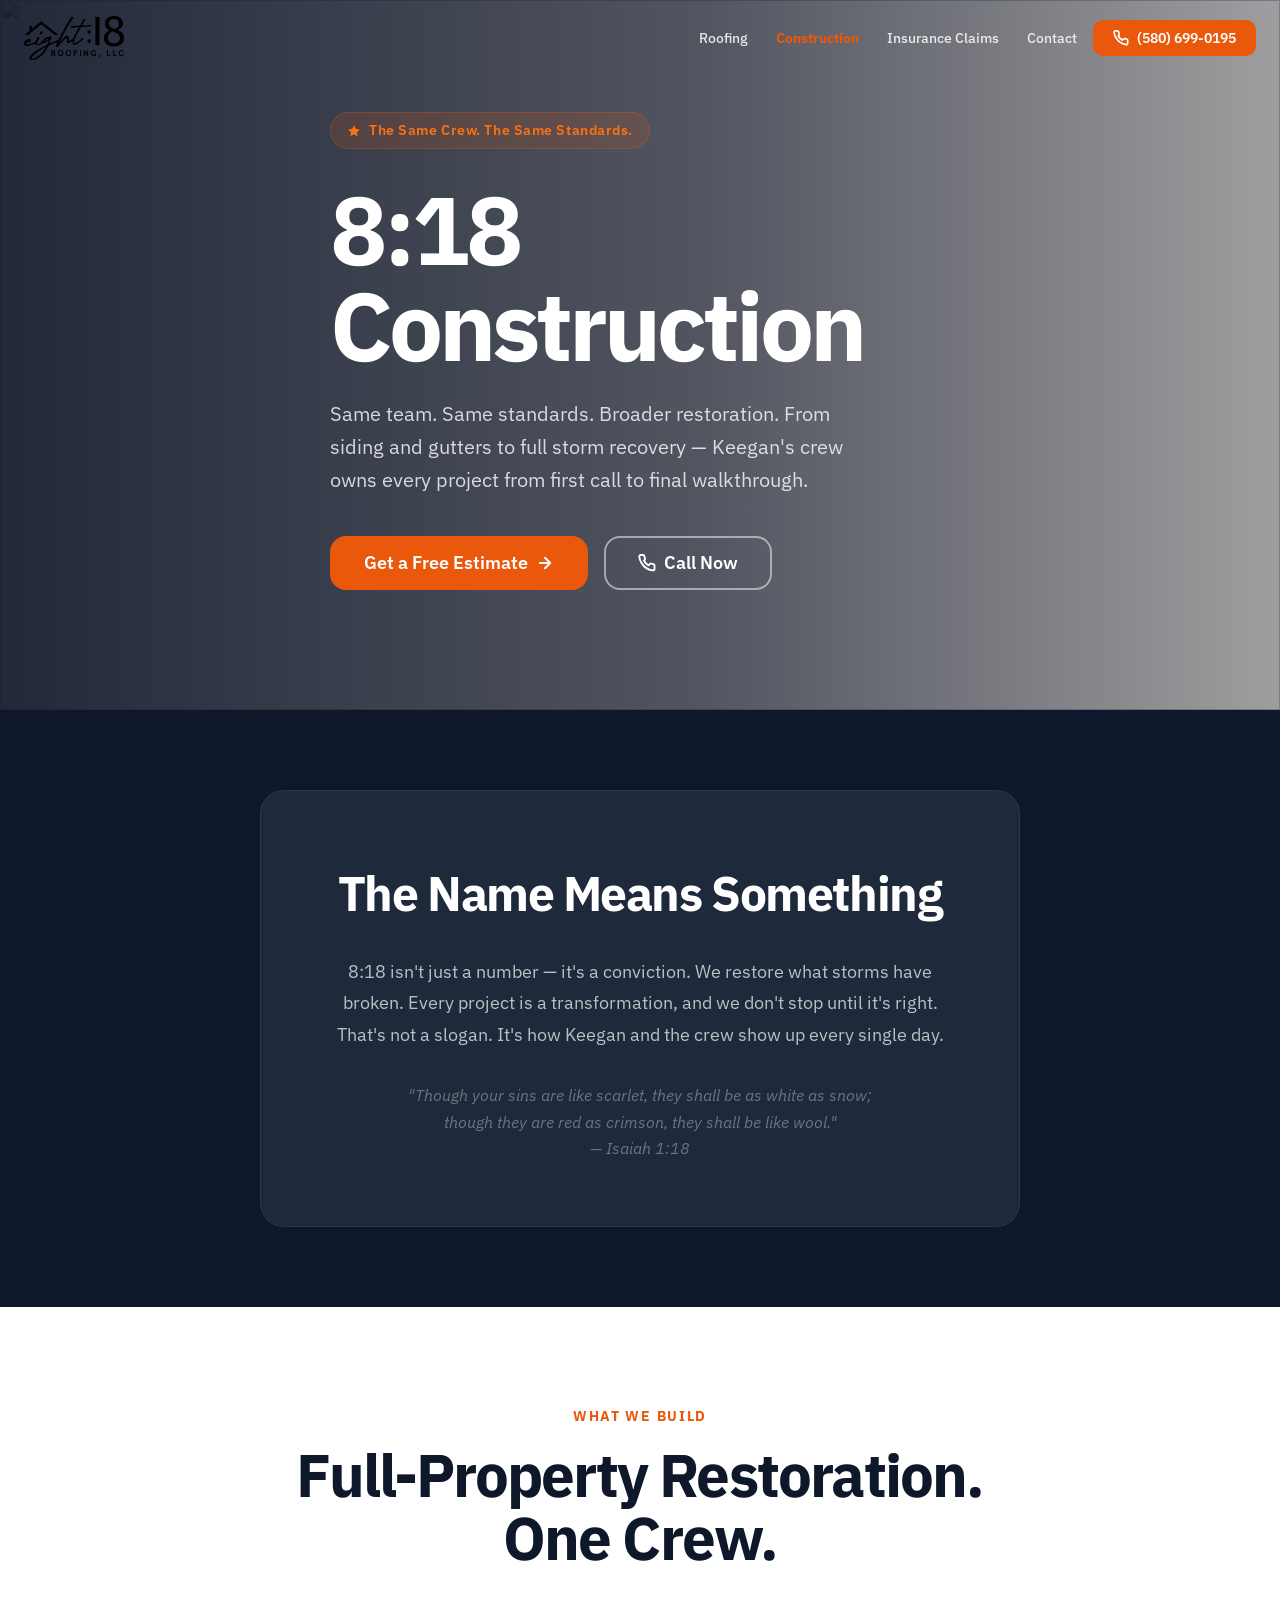
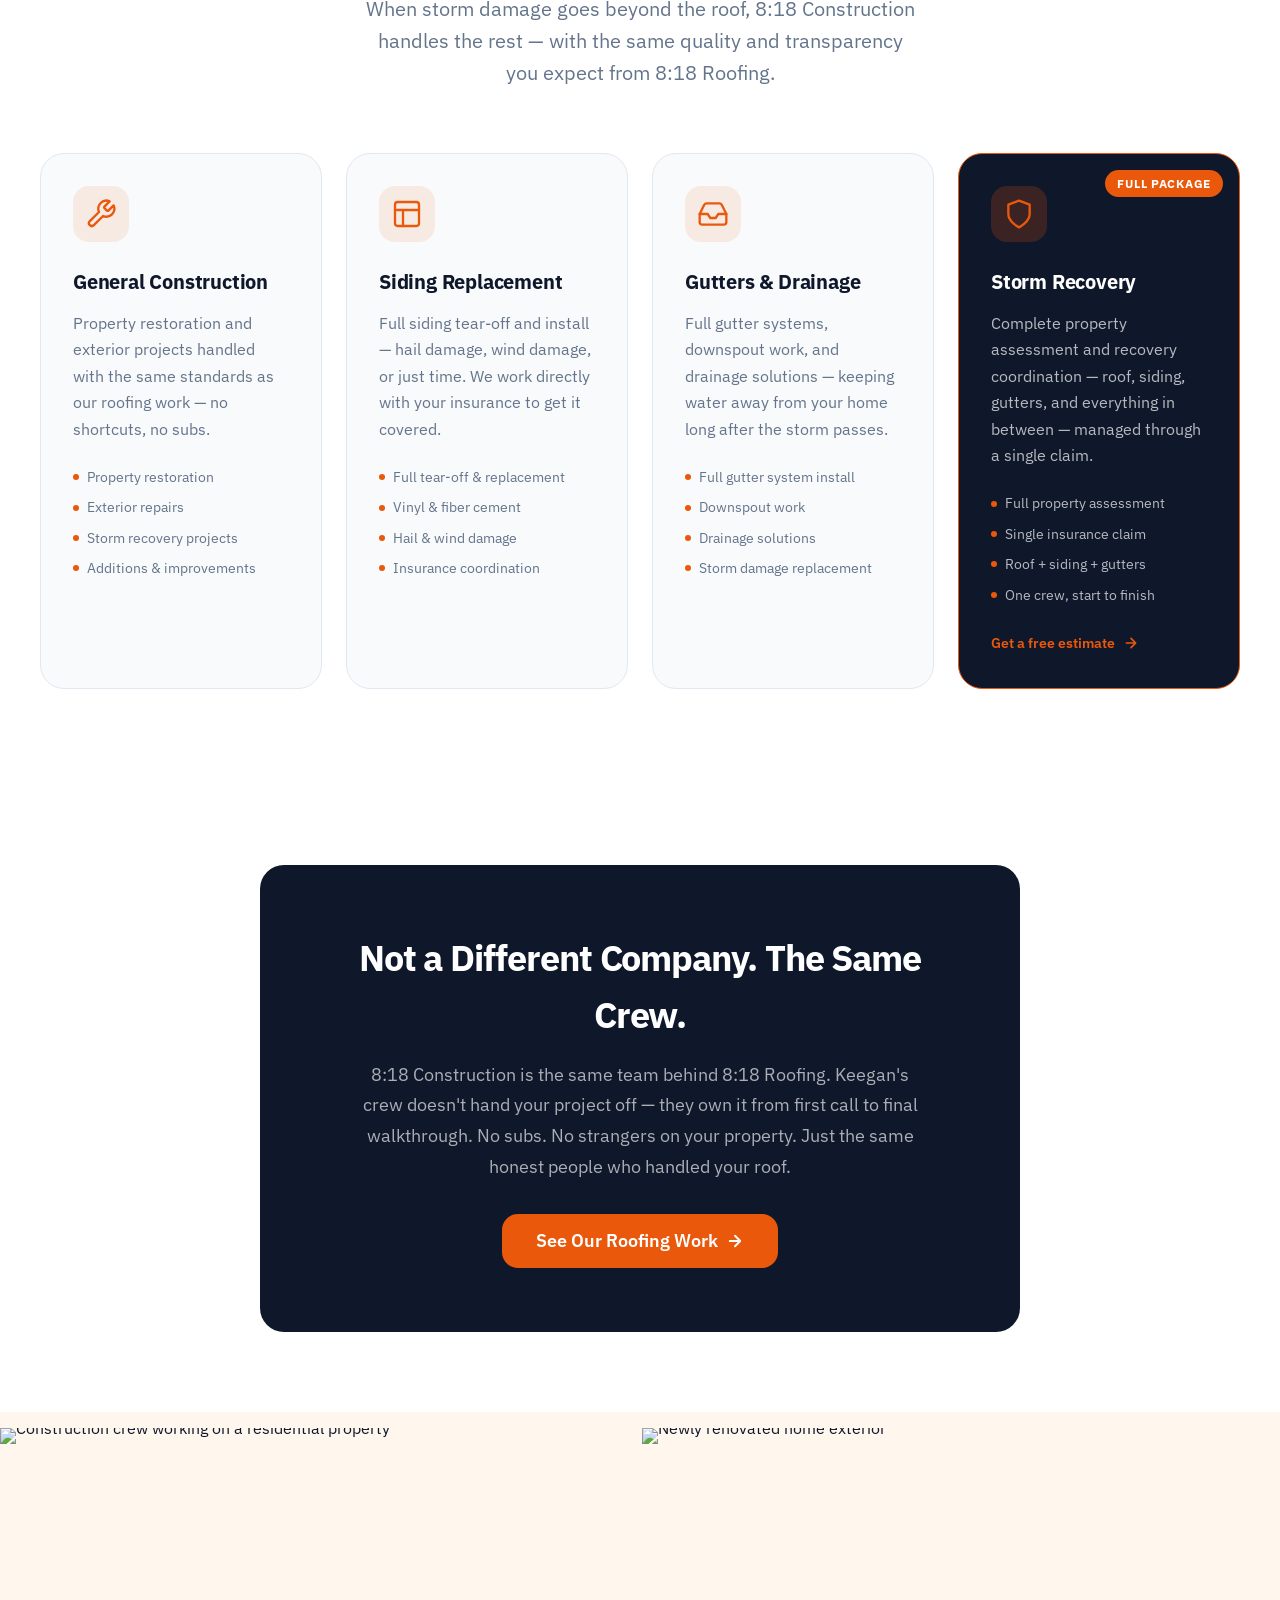
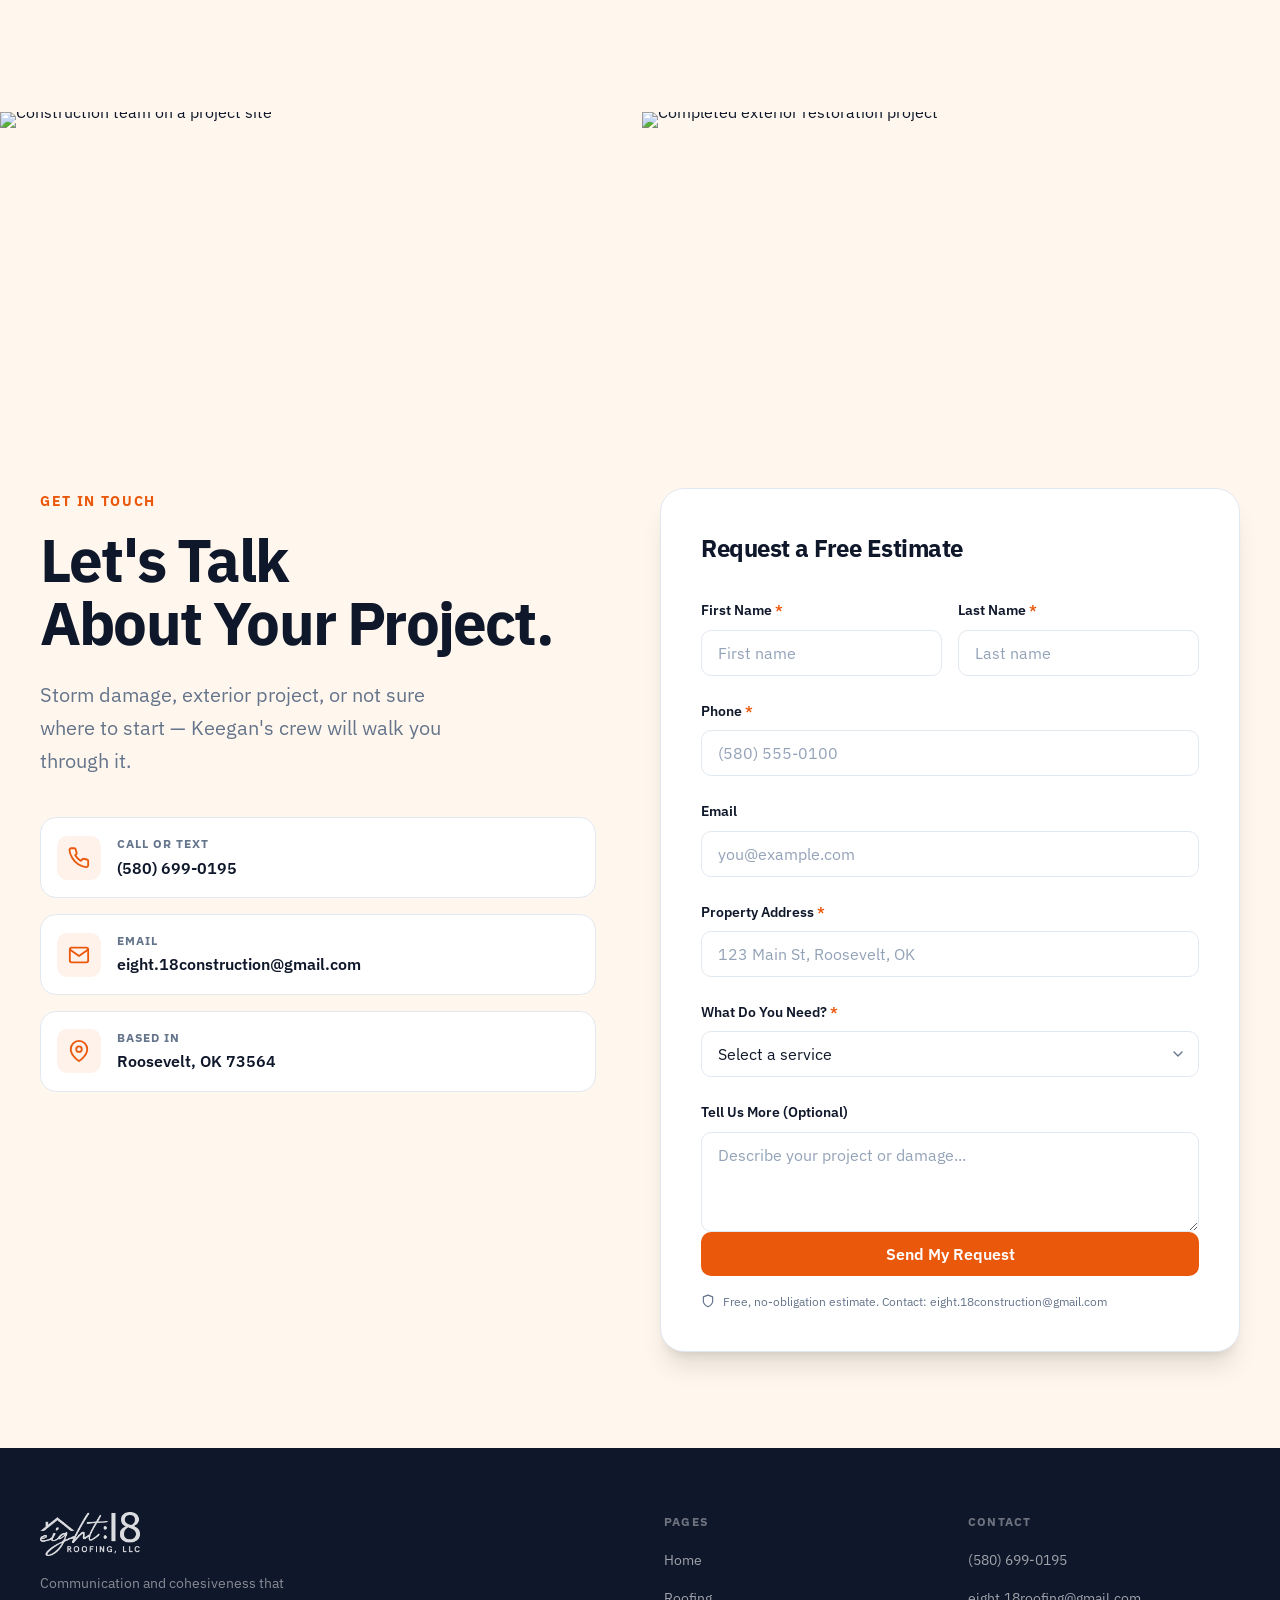
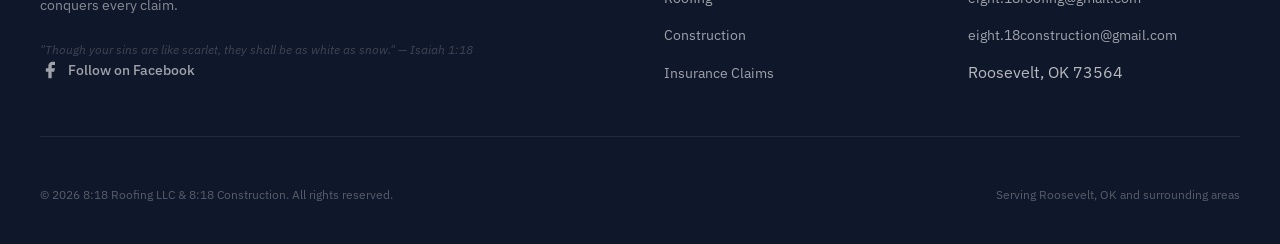
==== site/construction.html @ 87bcdd7d "Add roofing.html, construction.html, photo strip, and footer verse - New roofing.html: hero, 4-servi" ====
<!DOCTYPE html>
<html lang="en">
<head>
  <meta charset="UTF-8" />
  <meta name="viewport" content="width=device-width, initial-scale=1.0" />
  <meta name="description" content="8:18 Construction — The same trusted crew behind 8:18 Roofing. Property restoration, siding, gutters, and storm recovery in Roosevelt, OK. Free estimates." />
  <meta property="og:title" content="8:18 Construction | Roosevelt, OK" />
  <meta property="og:description" content="Same team. Same standards. Broader restoration. 8:18 Construction handles siding, gutters, and full property recovery — no subs, ever." />
  <meta property="og:type" content="website" />
  <meta name="theme-color" content="#EA580C" />
  <title>8:18 Construction | Roosevelt, OK — Storm Restoration &amp; Property Recovery</title>
  <link rel="preconnect" href="https://fonts.googleapis.com" />
  <link rel="preconnect" href="https://fonts.gstatic.com" crossorigin />
  <link href="https://fonts.googleapis.com/css2?family=IBM+Plex+Sans:wght@300;400;500;600;700&display=swap" rel="stylesheet" />
  <link rel="stylesheet" href="css/styles.css" />
  <script type="application/ld+json">
  {
    "@context": "https://schema.org",
    "@type": "GeneralContractor",
    "name": "8:18 Construction",
    "description": "Storm recovery, siding, gutters, and full property restoration serving Roosevelt, Oklahoma and surrounding areas.",
    "telephone": "(580) 699-0195",
    "email": "eight.18construction@gmail.com",
    "address": {
      "@type": "PostalAddress",
      "streetAddress": "724 Wichita",
      "addressLocality": "Roosevelt",
      "addressRegion": "OK",
      "postalCode": "73564",
      "addressCountry": "US"
    },
    "areaServed": "Oklahoma"
  }
  </script>
</head>
<body>

  <!-- NAV -->
  <nav class="nav" id="nav" role="navigation" aria-label="Main navigation">
    <div class="nav__inner">
      <a href="index.html" class="nav__logo" aria-label="8:18 Roofing LLC — Home">
        <img src="assets/images/818roofing-logo.png" alt="8:18 Roofing LLC" class="nav__logo-img" width="140" height="48" />
      </a>
      <button class="nav__toggle" id="navToggle" aria-label="Open menu" aria-expanded="false" aria-controls="navMenu">
        <span class="nav__toggle-bar"></span>
        <span class="nav__toggle-bar"></span>
        <span class="nav__toggle-bar"></span>
      </button>
      <ul class="nav__menu" id="navMenu" role="list">
        <li><a href="roofing.html" class="nav__link">Roofing</a></li>
        <li><a href="construction.html" class="nav__link nav__link--active">Construction</a></li>
        <li><a href="index.html#insurance" class="nav__link">Insurance Claims</a></li>
        <li><a href="#contact" class="nav__link">Contact</a></li>
        <li>
          <a href="tel:5806990195" class="nav__cta btn btn--primary" aria-label="Call us at 580-699-0195">
            <svg width="16" height="16" viewBox="0 0 24 24" fill="none" stroke="currentColor" stroke-width="2.5" stroke-linecap="round" stroke-linejoin="round" aria-hidden="true"><path d="M22 16.92v3a2 2 0 0 1-2.18 2 19.79 19.79 0 0 1-8.63-3.07A19.5 19.5 0 0 1 4.69 12 19.79 19.79 0 0 1 1.61 3.55 2 2 0 0 1 3.6 1.37h3a2 2 0 0 1 2 1.72 12.84 12.84 0 0 0 .7 2.81 2 2 0 0 1-.45 2.11L7.91 9a16 16 0 0 0 6.09 6.09l1.71-1.71a2 2 0 0 1 2.11-.45 12.84 12.84 0 0 0 2.81.7A2 2 0 0 1 22 15.92z"/></svg>
            (580) 699-0195
          </a>
        </li>
      </ul>
    </div>
  </nav>

  <main id="main-content">

    <!-- HERO -->
    <section class="page-hero" aria-labelledby="constructionHeroHeading">
      <div class="page-hero__bg" aria-hidden="true">
        <img src="https://images.unsplash.com/photo-1504307651254-35680f356dfd?w=1440&q=85" alt="" loading="eager" />
        <div class="page-hero__overlay"></div>
      </div>
      <div class="page-hero__content container">
        <div class="hero__badge reveal">
          <svg width="14" height="14" viewBox="0 0 24 24" fill="currentColor" aria-hidden="true"><path d="M12 2L15.09 8.26L22 9.27L17 14.14L18.18 21.02L12 17.77L5.82 21.02L7 14.14L2 9.27L8.91 8.26L12 2Z"/></svg>
          The Same Crew. The Same Standards.
        </div>
        <h1 class="hero__heading reveal" id="constructionHeroHeading">
          8:18 Construction
        </h1>
        <p class="hero__subheading reveal">
          Same team. Same standards. Broader restoration.
          From siding and gutters to full storm recovery — Keegan's crew owns every project from first call to final walkthrough.
        </p>
        <div class="hero__actions reveal">
          <a href="#contact" class="btn btn--primary btn--lg">
            Get a Free Estimate
            <svg width="18" height="18" viewBox="0 0 24 24" fill="none" stroke="currentColor" stroke-width="2.5" stroke-linecap="round" stroke-linejoin="round" aria-hidden="true"><path d="M5 12h14M12 5l7 7-7 7"/></svg>
          </a>
          <a href="tel:5806990195" class="btn btn--ghost btn--lg">
            <svg width="18" height="18" viewBox="0 0 24 24" fill="none" stroke="currentColor" stroke-width="2.5" stroke-linecap="round" stroke-linejoin="round" aria-hidden="true"><path d="M22 16.92v3a2 2 0 0 1-2.18 2 19.79 19.79 0 0 1-8.63-3.07A19.5 19.5 0 0 1 4.69 12 19.79 19.79 0 0 1 1.61 3.55 2 2 0 0 1 3.6 1.37h3a2 2 0 0 1 2 1.72 12.84 12.84 0 0 0 .7 2.81 2 2 0 0 1-.45 2.11L7.91 9a16 16 0 0 0 6.09 6.09l1.71-1.71a2 2 0 0 1 2.11-.45 12.84 12.84 0 0 0 2.81.7A2 2 0 0 1 22 15.92z"/></svg>
            Call Now
          </a>
        </div>
      </div>
    </section>

    <!-- THE NAME MEANS SOMETHING -->
    <section class="verse-section" aria-labelledby="verseHeading">
      <div class="container">
        <div class="verse-card reveal">
          <h2 class="verse-card__heading" id="verseHeading">The Name Means Something</h2>
          <p class="verse-card__body">
            8:18 isn't just a number — it's a conviction. We restore what storms have broken.
            Every project is a transformation, and we don't stop until it's right.
            That's not a slogan. It's how Keegan and the crew show up every single day.
          </p>
          <p class="verse-card__verse">
            "Though your sins are like scarlet, they shall be as white as snow;<br/>
            though they are red as crimson, they shall be like wool."<br/>
            — Isaiah 1:18
          </p>
        </div>
      </div>
    </section>

    <!-- SERVICES -->
    <section class="services" id="services" aria-labelledby="constructionServicesHeading">
      <div class="container">
        <div class="section-header">
          <span class="section-label reveal">What We Build</span>
          <h2 class="section-heading reveal" id="constructionServicesHeading">
            Full-Property Restoration.<br/>One Crew.
          </h2>
          <p class="section-subheading reveal">
            When storm damage goes beyond the roof, 8:18 Construction handles the rest — with the same quality and transparency you expect from 8:18 Roofing.
          </p>
        </div>
        <div class="services__grid">

          <article class="service-card reveal" tabindex="0">
            <div class="service-card__icon" aria-hidden="true">
              <svg width="32" height="32" viewBox="0 0 24 24" fill="none" stroke="currentColor" stroke-width="1.75" stroke-linecap="round" stroke-linejoin="round"><path d="M14.7 6.3a1 1 0 0 0 0 1.4l1.6 1.6a1 1 0 0 0 1.4 0l3.77-3.77a6 6 0 0 1-7.94 7.94l-6.91 6.91a2.12 2.12 0 0 1-3-3l6.91-6.91a6 6 0 0 1 7.94-7.94l-3.76 3.76z"/></svg>
            </div>
            <h3 class="service-card__title">General Construction</h3>
            <p class="service-card__desc">Property restoration and exterior projects handled with the same standards as our roofing work — no shortcuts, no subs.</p>
            <ul class="service-card__list" aria-label="General construction services">
              <li>Property restoration</li>
              <li>Exterior repairs</li>
              <li>Storm recovery projects</li>
              <li>Additions &amp; improvements</li>
            </ul>
          </article>

          <article class="service-card reveal" tabindex="0">
            <div class="service-card__icon" aria-hidden="true">
              <svg width="32" height="32" viewBox="0 0 24 24" fill="none" stroke="currentColor" stroke-width="1.75" stroke-linecap="round" stroke-linejoin="round"><rect x="3" y="3" width="18" height="18" rx="2"/><path d="M3 9h18M9 21V9"/></svg>
            </div>
            <h3 class="service-card__title">Siding Replacement</h3>
            <p class="service-card__desc">Full siding tear-off and install — hail damage, wind damage, or just time. We work directly with your insurance to get it covered.</p>
            <ul class="service-card__list" aria-label="Siding replacement services">
              <li>Full tear-off &amp; replacement</li>
              <li>Vinyl &amp; fiber cement</li>
              <li>Hail &amp; wind damage</li>
              <li>Insurance coordination</li>
            </ul>
          </article>

          <article class="service-card reveal" tabindex="0">
            <div class="service-card__icon" aria-hidden="true">
              <svg width="32" height="32" viewBox="0 0 24 24" fill="none" stroke="currentColor" stroke-width="1.75" stroke-linecap="round" stroke-linejoin="round"><polyline points="22 12 16 12 14 15 10 15 8 12 2 12"/><path d="M5.45 5.11L2 12v6a2 2 0 0 0 2 2h16a2 2 0 0 0 2-2v-6l-3.45-6.89A2 2 0 0 0 16.76 4H7.24a2 2 0 0 0-1.79 1.11z"/></svg>
            </div>
            <h3 class="service-card__title">Gutters &amp; Drainage</h3>
            <p class="service-card__desc">Full gutter systems, downspout work, and drainage solutions — keeping water away from your home long after the storm passes.</p>
            <ul class="service-card__list" aria-label="Gutter and drainage services">
              <li>Full gutter system install</li>
              <li>Downspout work</li>
              <li>Drainage solutions</li>
              <li>Storm damage replacement</li>
            </ul>
          </article>

          <article class="service-card service-card--featured reveal" tabindex="0">
            <div class="service-card__badge">Full Package</div>
            <div class="service-card__icon" aria-hidden="true">
              <svg width="32" height="32" viewBox="0 0 24 24" fill="none" stroke="currentColor" stroke-width="1.75" stroke-linecap="round" stroke-linejoin="round"><path d="M12 22s8-4 8-10V5l-8-3-8 3v7c0 6 8 10 8 10z"/></svg>
            </div>
            <h3 class="service-card__title">Storm Recovery</h3>
            <p class="service-card__desc">Complete property assessment and recovery coordination — roof, siding, gutters, and everything in between — managed through a single claim.</p>
            <ul class="service-card__list" aria-label="Storm recovery services">
              <li>Full property assessment</li>
              <li>Single insurance claim</li>
              <li>Roof + siding + gutters</li>
              <li>One crew, start to finish</li>
            </ul>
            <a href="#contact" class="service-card__link">
              Get a free estimate
              <svg width="16" height="16" viewBox="0 0 24 24" fill="none" stroke="currentColor" stroke-width="2.5" stroke-linecap="round" stroke-linejoin="round" aria-hidden="true"><path d="M5 12h14M12 5l7 7-7 7"/></svg>
            </a>
          </article>

        </div>
      </div>
    </section>

    <!-- SAME TEAM CALLOUT -->
    <section class="same-team" aria-labelledby="sameTeamHeading">
      <div class="container">
        <div class="same-team__box reveal">
          <h2 class="same-team__heading" id="sameTeamHeading">Not a Different Company. The Same Crew.</h2>
          <p class="same-team__body">
            8:18 Construction is the same team behind 8:18 Roofing. Keegan's crew doesn't hand your project off —
            they own it from first call to final walkthrough. No subs. No strangers on your property.
            Just the same honest people who handled your roof.
          </p>
          <a href="roofing.html" class="btn btn--primary btn--lg">
            See Our Roofing Work
            <svg width="18" height="18" viewBox="0 0 24 24" fill="none" stroke="currentColor" stroke-width="2.5" stroke-linecap="round" stroke-linejoin="round" aria-hidden="true"><path d="M5 12h14M12 5l7 7-7 7"/></svg>
          </a>
        </div>
      </div>
    </section>

    <!-- PHOTO GRID -->
    <section class="photo-grid" aria-label="8:18 Construction project photos">
      <div class="photo-grid__grid">
        <img src="https://images.unsplash.com/photo-1541888946425-d81bb19240f5?w=600&q=80" alt="Construction crew working on a residential property" loading="lazy" />
        <img src="https://images.unsplash.com/photo-1512917774080-9991f1c4c750?w=600&q=80" alt="Newly renovated home exterior" loading="lazy" />
        <img src="https://images.unsplash.com/photo-1503387762-592deb58ef4e?w=600&q=80" alt="Construction team on a project site" loading="lazy" />
        <img src="https://images.unsplash.com/photo-1584622781564-1d987f7333c1?w=600&q=80" alt="Completed exterior restoration project" loading="lazy" />
      </div>
    </section>

    <!-- CONTACT -->
    <section class="contact" id="contact" aria-labelledby="constructionContactHeading">
      <div class="container">
        <div class="contact__layout">
          <div class="contact__info">
            <span class="section-label reveal">Get In Touch</span>
            <h2 class="section-heading reveal" id="constructionContactHeading">
              Let's Talk<br/>About Your Project.
            </h2>
            <p class="contact__lead reveal">
              Storm damage, exterior project, or not sure where to start —
              Keegan's crew will walk you through it.
            </p>
            <div class="contact__details reveal">
              <a href="tel:5806990195" class="contact__detail">
                <div class="contact__detail-icon" aria-hidden="true">
                  <svg width="22" height="22" viewBox="0 0 24 24" fill="none" stroke="currentColor" stroke-width="2" stroke-linecap="round" stroke-linejoin="round"><path d="M22 16.92v3a2 2 0 0 1-2.18 2 19.79 19.79 0 0 1-8.63-3.07A19.5 19.5 0 0 1 4.69 12 19.79 19.79 0 0 1 1.61 3.55 2 2 0 0 1 3.6 1.37h3a2 2 0 0 1 2 1.72 12.84 12.84 0 0 0 .7 2.81 2 2 0 0 1-.45 2.11L7.91 9a16 16 0 0 0 6.09 6.09l1.71-1.71a2 2 0 0 1 2.11-.45 12.84 12.84 0 0 0 2.81.7A2 2 0 0 1 22 15.92z"/></svg>
                </div>
                <div>
                  <span class="contact__detail-label">Call or Text</span>
                  <span class="contact__detail-value">(580) 699-0195</span>
                </div>
              </a>
              <a href="mailto:eight.18construction@gmail.com" class="contact__detail">
                <div class="contact__detail-icon" aria-hidden="true">
                  <svg width="22" height="22" viewBox="0 0 24 24" fill="none" stroke="currentColor" stroke-width="2" stroke-linecap="round" stroke-linejoin="round"><path d="M4 4h16c1.1 0 2 .9 2 2v12c0 1.1-.9 2-2 2H4c-1.1 0-2-.9-2-2V6c0-1.1.9-2 2-2z"/><polyline points="22,6 12,13 2,6"/></svg>
                </div>
                <div>
                  <span class="contact__detail-label">Email</span>
                  <span class="contact__detail-value">eight.18construction@gmail.com</span>
                </div>
              </a>
              <div class="contact__detail">
                <div class="contact__detail-icon" aria-hidden="true">
                  <svg width="22" height="22" viewBox="0 0 24 24" fill="none" stroke="currentColor" stroke-width="2" stroke-linecap="round" stroke-linejoin="round"><path d="M21 10c0 7-9 13-9 13s-9-6-9-13a9 9 0 0 1 18 0z"/><circle cx="12" cy="10" r="3"/></svg>
                </div>
                <div>
                  <span class="contact__detail-label">Based In</span>
                  <span class="contact__detail-value">Roosevelt, OK 73564</span>
                </div>
              </div>
            </div>
          </div>
          <div class="contact__form-wrap reveal">
            <form class="contact__form" id="contactForm" novalidate aria-label="Request a free construction estimate">
              <h3 class="contact__form-title">Request a Free Estimate</h3>
              <div class="form-row">
                <div class="form-group">
                  <label for="firstName" class="form-label">First Name <span aria-hidden="true" class="required">*</span></label>
                  <input type="text" id="firstName" name="firstName" class="form-input" required autocomplete="given-name" placeholder="First name" />
                  <span class="form-error" id="firstNameError" role="alert" aria-live="polite"></span>
                </div>
                <div class="form-group">
                  <label for="lastName" class="form-label">Last Name <span aria-hidden="true" class="required">*</span></label>
                  <input type="text" id="lastName" name="lastName" class="form-input" required autocomplete="family-name" placeholder="Last name" />
                  <span class="form-error" id="lastNameError" role="alert" aria-live="polite"></span>
                </div>
              </div>
              <div class="form-group">
                <label for="phone" class="form-label">Phone <span aria-hidden="true" class="required">*</span></label>
                <input type="tel" id="phone" name="phone" class="form-input" required autocomplete="tel" placeholder="(580) 555-0100" />
                <span class="form-error" id="phoneError" role="alert" aria-live="polite"></span>
              </div>
              <div class="form-group">
                <label for="email" class="form-label">Email</label>
                <input type="email" id="email" name="email" class="form-input" autocomplete="email" placeholder="you@example.com" />
                <span class="form-error" id="emailError" role="alert" aria-live="polite"></span>
              </div>
              <div class="form-group">
                <label for="address" class="form-label">Property Address <span aria-hidden="true" class="required">*</span></label>
                <input type="text" id="address" name="address" class="form-input" required autocomplete="street-address" placeholder="123 Main St, Roosevelt, OK" />
                <span class="form-error" id="addressError" role="alert" aria-live="polite"></span>
              </div>
              <div class="form-group">
                <label for="service" class="form-label">What Do You Need? <span aria-hidden="true" class="required">*</span></label>
                <select id="service" name="service" class="form-input form-select" required>
                  <option value="" disabled selected>Select a service</option>
                  <option value="general-construction">General Construction Project</option>
                  <option value="siding">Siding Replacement</option>
                  <option value="storm-damage">Storm Damage Assessment</option>
                  <option value="gutters">Gutter / Drainage Work</option>
                  <option value="roof-construction">Roof + Construction Package</option>
                  <option value="other">Other / Not Sure</option>
                </select>
                <span class="form-error" id="serviceError" role="alert" aria-live="polite"></span>
              </div>
              <div class="form-group">
                <label for="message" class="form-label">Tell Us More (Optional)</label>
                <textarea id="message" name="message" class="form-input form-textarea" rows="3" placeholder="Describe your project or damage..."></textarea>
              </div>
              <button type="submit" class="btn btn--primary btn--full" id="submitBtn">
                <span class="btn__text">Send My Request</span>
                <span class="btn__loading" aria-hidden="true" hidden>
                  <svg width="18" height="18" viewBox="0 0 24 24" fill="none" stroke="currentColor" stroke-width="2" stroke-linecap="round" stroke-linejoin="round" class="spin" aria-hidden="true"><circle cx="12" cy="12" r="10"/><path d="M12 2a10 10 0 0 1 10 10"/></svg>
                  Sending...
                </span>
              </button>
              <p class="form-note">
                <svg width="14" height="14" viewBox="0 0 24 24" fill="none" stroke="currentColor" stroke-width="2" stroke-linecap="round" stroke-linejoin="round" aria-hidden="true"><path d="M12 22s8-4 8-10V5l-8-3-8 3v7c0 6 8 10 8 10z"/></svg>
                Free, no-obligation estimate. Contact: eight.18construction@gmail.com
              </p>
              <div class="form-success" id="formSuccess" role="alert" hidden>
                <svg width="24" height="24" viewBox="0 0 24 24" fill="none" stroke="currentColor" stroke-width="2.5" stroke-linecap="round" stroke-linejoin="round" aria-hidden="true"><polyline points="20 6 9 17 4 12"/></svg>
                <div>
                  <strong>Request Sent!</strong>
                  <p>We'll reach out within 24 hours to schedule your estimate.</p>
                </div>
              </div>
            </form>
          </div>
        </div>
      </div>
    </section>

  </main>

  <!-- FOOTER -->
  <footer class="footer" role="contentinfo">
    <div class="container">
      <div class="footer__inner">
        <div class="footer__brand">
          <a href="index.html" class="nav__logo" aria-label="8:18 Roofing — Home">
            <img src="assets/images/818roofing-logo.png" alt="8:18 Roofing LLC" class="nav__logo-img nav__logo-img--footer" width="140" height="48" />
          </a>
          <p class="footer__tagline">Communication and cohesiveness that conquers every claim.</p>
          <p class="footer__verse">"Though your sins are like scarlet, they shall be as white as snow." — Isaiah 1:18</p>
          <a href="https://www.facebook.com/profile.php?id=61580919282887" class="footer__social" target="_blank" rel="noopener noreferrer" aria-label="Visit 8:18 Roofing on Facebook">
            <svg width="20" height="20" viewBox="0 0 24 24" fill="currentColor" aria-hidden="true"><path d="M18 2h-3a5 5 0 0 0-5 5v3H7v4h3v8h4v-8h3l1-4h-4V7a1 1 0 0 1 1-1h3z"/></svg>
            Follow on Facebook
          </a>
        </div>
        <nav class="footer__nav" aria-label="Footer navigation">
          <div class="footer__nav-col">
            <span class="footer__nav-heading">Pages</span>
            <ul role="list">
              <li><a href="index.html">Home</a></li>
              <li><a href="roofing.html">Roofing</a></li>
              <li><a href="construction.html">Construction</a></li>
              <li><a href="index.html#insurance">Insurance Claims</a></li>
            </ul>
          </div>
          <div class="footer__nav-col">
            <span class="footer__nav-heading">Contact</span>
            <ul role="list">
              <li><a href="tel:5806990195">(580) 699-0195</a></li>
              <li><a href="mailto:eight.18roofing@gmail.com">eight.18roofing@gmail.com</a></li>
              <li><a href="mailto:eight.18construction@gmail.com">eight.18construction@gmail.com</a></li>
              <li>Roosevelt, OK 73564</li>
            </ul>
          </div>
        </nav>
      </div>
      <div class="footer__bottom">
        <p>&copy; <span id="year"></span> 8:18 Roofing LLC &amp; 8:18 Construction. All rights reserved.</p>
        <p>Serving Roosevelt, OK and surrounding areas</p>
      </div>
    </div>
  </footer>

  <script src="https://cdn.jsdelivr.net/npm/gsap@3.12.5/dist/gsap.min.js"></script>
  <script src="https://cdn.jsdelivr.net/npm/gsap@3.12.5/dist/ScrollTrigger.min.js"></script>
  <script src="js/main.js"></script>
</body>
</html>
---- site/css/styles.css ----
/* ═══════════════════════════════════════════════════════════
   8:18 ROOFING LLC — DESIGN SYSTEM
   Colors: Orange #EA580C | Navy #0F172A | Blue #2563EB
   Font: IBM Plex Sans
   Style: Bold, high-contrast, community-first
═══════════════════════════════════════════════════════════ */

/* ── TOKENS ─────────────────────────────────────────────── */
:root {
  --color-primary:      #EA580C;
  --color-primary-dark: #C2410C;
  --color-primary-light:#FED7AA;
  --color-on-primary:   #FFFFFF;
  --color-secondary:    #F97316;
  --color-accent:       #2563EB;
  --color-accent-dark:  #1D4ED8;
  --color-background:   #FFF7ED;
  --color-surface:      #FFFFFF;
  --color-foreground:   #0F172A;
  --color-muted:        #64748B;
  --color-muted-bg:     #F8FAFC;
  --color-border:       #E2E8F0;
  --color-dark-bg:      #0F172A;
  --color-dark-surface: #1E293B;
  --color-dark-muted:   #475569;

  --font-base: 'IBM Plex Sans', system-ui, -apple-system, sans-serif;

  --text-xs:   0.75rem;
  --text-sm:   0.875rem;
  --text-base: 1rem;
  --text-lg:   1.125rem;
  --text-xl:   1.25rem;
  --text-2xl:  1.5rem;
  --text-3xl:  1.875rem;
  --text-4xl:  2.25rem;
  --text-5xl:  3rem;
  --text-6xl:  3.75rem;
  --text-7xl:  4.5rem;
  --text-8xl:  6rem;

  --space-1:  0.25rem;
  --space-2:  0.5rem;
  --space-3:  0.75rem;
  --space-4:  1rem;
  --space-6:  1.5rem;
  --space-8:  2rem;
  --space-10: 2.5rem;
  --space-12: 3rem;
  --space-16: 4rem;
  --space-20: 5rem;
  --space-24: 6rem;
  --space-32: 8rem;

  --radius-sm: 0.375rem;
  --radius:    0.625rem;
  --radius-lg: 1rem;
  --radius-xl: 1.5rem;
  --radius-full: 9999px;

  --shadow-sm: 0 1px 2px 0 rgb(0 0 0 / 0.05);
  --shadow:    0 4px 6px -1px rgb(0 0 0 / 0.1), 0 2px 4px -2px rgb(0 0 0 / 0.1);
  --shadow-md: 0 10px 15px -3px rgb(0 0 0 / 0.1), 0 4px 6px -4px rgb(0 0 0 / 0.1);
  --shadow-lg: 0 20px 25px -5px rgb(0 0 0 / 0.1), 0 8px 10px -6px rgb(0 0 0 / 0.1);
  --shadow-xl: 0 25px 50px -12px rgb(0 0 0 / 0.25);

  --transition: 200ms ease;
  --transition-slow: 350ms ease;
}

/* ── RESET ──────────────────────────────────────────────── */
*, *::before, *::after { box-sizing: border-box; margin: 0; padding: 0; }

html {
  scroll-behavior: smooth;
  -webkit-text-size-adjust: 100%;
}

@media (prefers-reduced-motion: reduce) {
  html { scroll-behavior: auto; }
  *, *::before, *::after {
    animation-duration: 0.01ms !important;
    animation-iteration-count: 1 !important;
    transition-duration: 0.01ms !important;
  }
}

body {
  font-family: var(--font-base);
  font-size: var(--text-base);
  line-height: 1.6;
  color: var(--color-foreground);
  background: var(--color-background);
  -webkit-font-smoothing: antialiased;
  overflow-x: hidden;
}

img, video, svg { display: block; max-width: 100%; }
a { color: inherit; text-decoration: none; }
ul, ol { list-style: none; }
button { font-family: inherit; cursor: pointer; }
input, textarea, select { font-family: inherit; }

/* ── UTILITIES ──────────────────────────────────────────── */
.container {
  width: 100%;
  max-width: 1280px;
  margin-inline: auto;
  padding-inline: var(--space-6);
}

@media (min-width: 768px) {
  .container { padding-inline: var(--space-10); }
}

.text-accent { color: var(--color-primary); }
.required { color: var(--color-primary); }

/* ── SKIP LINK ──────────────────────────────────────────── */
.skip-link {
  position: fixed;
  top: var(--space-4);
  left: var(--space-4);
  z-index: 1000;
  padding: var(--space-3) var(--space-6);
  background: var(--color-primary);
  color: white;
  border-radius: var(--radius);
  font-weight: 600;
  transform: translateY(-150%);
  transition: transform var(--transition);
}
.skip-link:focus { transform: translateY(0); }

/* ── BUTTONS ────────────────────────────────────────────── */
.btn {
  display: inline-flex;
  align-items: center;
  gap: var(--space-2);
  padding: 0.75rem 1.5rem;
  border-radius: var(--radius);
  font-size: var(--text-base);
  font-weight: 600;
  line-height: 1;
  border: 2px solid transparent;
  transition: background var(--transition), color var(--transition),
              border-color var(--transition), transform var(--transition),
              box-shadow var(--transition);
  cursor: pointer;
  white-space: nowrap;
}

.btn:focus-visible {
  outline: 3px solid var(--color-primary);
  outline-offset: 3px;
}

.btn:active { transform: scale(0.97); }

.btn--lg {
  padding: 1rem 2rem;
  font-size: var(--text-lg);
  border-radius: var(--radius-lg);
}

.btn--full { width: 100%; justify-content: center; }

.btn--primary {
  background: var(--color-primary);
  color: white;
  border-color: var(--color-primary);
}
.btn--primary:hover {
  background: var(--color-primary-dark);
  border-color: var(--color-primary-dark);
  box-shadow: 0 4px 20px rgb(234 88 12 / 0.4);
  transform: translateY(-1px);
}

.btn--ghost {
  background: transparent;
  color: white;
  border-color: rgba(255,255,255,0.5);
}
.btn--ghost:hover {
  background: rgba(255,255,255,0.1);
  border-color: white;
}

.btn--white {
  background: white;
  color: var(--color-primary);
  border-color: white;
}
.btn--white:hover {
  background: var(--color-primary-light);
  transform: translateY(-1px);
}

.btn--outline-white {
  background: transparent;
  color: white;
  border-color: white;
}
.btn--outline-white:hover {
  background: white;
  color: var(--color-primary);
}

/* ── SECTION LABELS & HEADINGS ─────────────────────────── */
.section-label {
  display: inline-flex;
  align-items: center;
  gap: var(--space-2);
  font-size: var(--text-sm);
  font-weight: 700;
  letter-spacing: 0.12em;
  text-transform: uppercase;
  color: var(--color-primary);
  margin-bottom: var(--space-4);
}
.section-label--light { color: var(--color-secondary); }

.section-heading {
  font-size: clamp(var(--text-4xl), 5vw, var(--text-6xl));
  font-weight: 700;
  line-height: 1.05;
  letter-spacing: -0.03em;
  color: var(--color-foreground);
  margin-bottom: var(--space-6);
}
.section-heading--light { color: white; }

.section-subheading {
  font-size: var(--text-xl);
  color: var(--color-muted);
  max-width: 560px;
  line-height: 1.6;
}

.section-header {
  text-align: center;
  margin-bottom: var(--space-16);
}
.section-header .section-subheading { margin-inline: auto; }

/* ── SCROLL REVEAL ──────────────────────────────────────── */
.reveal {
  opacity: 0;
  transform: translateY(32px);
}
.reveal.is-visible {
  opacity: 1;
  transform: translateY(0);
  transition: opacity 0.65s ease, transform 0.65s ease;
}

/* ══════════════════════════════════════════════════════════
   NAVIGATION
══════════════════════════════════════════════════════════ */
.nav {
  position: fixed;
  top: 0;
  left: 0;
  right: 0;
  z-index: 100;
  padding: var(--space-4) 0;
  transition: background var(--transition-slow), padding var(--transition-slow), box-shadow var(--transition-slow);
}

.nav.scrolled {
  background: white;
  padding: var(--space-3) 0;
  box-shadow: 0 1px 20px rgb(0 0 0 / 0.08);
}

.nav__inner {
  max-width: 1280px;
  margin-inline: auto;
  padding-inline: var(--space-6);
  display: flex;
  align-items: center;
  justify-content: space-between;
  gap: var(--space-6);
}

.nav__logo {
  display: flex;
  align-items: baseline;
  gap: var(--space-2);
  text-decoration: none;
  flex-shrink: 0;
}

.nav__logo-mark {
  font-size: var(--text-2xl);
  font-weight: 700;
  color: var(--color-primary);
  letter-spacing: -0.03em;
  line-height: 1;
  transition: color var(--transition);
}

.nav__logo-text {
  font-size: var(--text-sm);
  font-weight: 500;
  color: white;
  letter-spacing: 0.02em;
  transition: color var(--transition);
}

.nav__logo-divider {
  opacity: 0.4;
  margin-inline: 2px;
}

.nav__logo-img {
  height: 44px;
  width: auto;
  object-fit: contain;
  display: block;
}

.nav__logo-img--footer {
  opacity: 0.85;
  filter: brightness(0) invert(1);
}

.nav.scrolled .nav__logo-text { color: var(--color-muted); }

.nav__menu {
  display: flex;
  align-items: center;
  gap: var(--space-1);
  list-style: none;
}

.nav__link {
  padding: var(--space-2) var(--space-3);
  font-size: var(--text-sm);
  font-weight: 500;
  color: rgba(255,255,255,0.85);
  border-radius: var(--radius-sm);
  transition: color var(--transition), background var(--transition);
}

.nav__link:hover {
  color: white;
  background: rgba(255,255,255,0.1);
}

.nav.scrolled .nav__link { color: var(--color-muted); }
.nav.scrolled .nav__link:hover { color: var(--color-foreground); background: var(--color-muted-bg); }

.nav__cta {
  padding: 0.5rem 1.125rem;
  font-size: var(--text-sm);
}

.nav__toggle {
  display: none;
  flex-direction: column;
  gap: 5px;
  background: none;
  border: none;
  padding: var(--space-2);
  cursor: pointer;
}

.nav__toggle-bar {
  width: 24px;
  height: 2px;
  background: white;
  border-radius: 2px;
  transition: transform var(--transition), opacity var(--transition);
  display: block;
}

.nav.scrolled .nav__toggle-bar { background: var(--color-foreground); }

@media (max-width: 900px) {
  .nav__toggle { display: flex; }

  .nav__menu {
    position: fixed;
    inset: 0;
    flex-direction: column;
    justify-content: center;
    gap: var(--space-4);
    background: var(--color-dark-bg);
    padding: var(--space-8);
    transform: translateX(100%);
    transition: transform 0.35s cubic-bezier(0.4, 0, 0.2, 1);
    z-index: 99;
  }

  .nav__menu.is-open { transform: translateX(0); }

  .nav__link {
    font-size: var(--text-2xl);
    font-weight: 700;
    color: white;
  }

  .nav__cta { font-size: var(--text-xl); padding: 1rem 2rem; }
}

/* ══════════════════════════════════════════════════════════
   HERO
══════════════════════════════════════════════════════════ */
.hero {
  position: relative;
  min-height: 100dvh;
  display: flex;
  align-items: center;
  overflow: hidden;
}

.hero__bg {
  position: absolute;
  inset: 0;
  z-index: 0;
}

.hero__bg-img {
  width: 100%;
  height: 100%;
  object-fit: cover;
  object-position: center top;
}

.hero__bg-overlay {
  position: absolute;
  inset: 0;
  background: linear-gradient(
    to right,
    rgba(15,23,42,0.92) 0%,
    rgba(15,23,42,0.75) 50%,
    rgba(15,23,42,0.3) 100%
  );
}

.hero__content {
  position: relative;
  z-index: 1;
  padding-top: 8rem;
  padding-bottom: var(--space-24);
  max-width: 760px;
}

.hero__badge {
  display: inline-flex;
  align-items: center;
  gap: var(--space-2);
  background: rgba(234,88,12,0.15);
  border: 1px solid rgba(234,88,12,0.3);
  color: var(--color-secondary);
  padding: 0.4rem 1rem;
  border-radius: var(--radius-full);
  font-size: var(--text-sm);
  font-weight: 600;
  letter-spacing: 0.04em;
  margin-bottom: var(--space-8);
}

.hero__heading {
  font-size: clamp(3.5rem, 9vw, var(--text-8xl));
  font-weight: 700;
  line-height: 1.0;
  letter-spacing: -0.04em;
  color: white;
  margin-bottom: var(--space-6);
}

.hero__heading-accent {
  color: var(--color-primary);
  display: block;
}

.hero__subheading {
  font-size: clamp(var(--text-lg), 2.5vw, var(--text-xl));
  color: rgba(255,255,255,0.8);
  max-width: 520px;
  line-height: 1.65;
  margin-bottom: var(--space-10);
}

.hero__subheading strong { color: white; font-weight: 700; }

.hero__actions {
  display: flex;
  flex-wrap: wrap;
  gap: var(--space-4);
  margin-bottom: var(--space-10);
}

.hero__trust {
  display: flex;
  flex-wrap: wrap;
  gap: var(--space-6);
}

.hero__trust-item {
  display: flex;
  align-items: center;
  gap: var(--space-2);
  color: rgba(255,255,255,0.75);
  font-size: var(--text-sm);
  font-weight: 500;
}

.hero__trust-item svg { color: var(--color-primary); flex-shrink: 0; }

.hero__scroll-hint {
  position: absolute;
  bottom: var(--space-10);
  left: 50%;
  transform: translateX(-50%);
  display: flex;
  flex-direction: column;
  align-items: center;
  gap: var(--space-3);
  color: rgba(255,255,255,0.4);
  font-size: var(--text-xs);
  letter-spacing: 0.12em;
  text-transform: uppercase;
  z-index: 1;
  animation: scrollBounce 2s ease-in-out infinite;
}

.hero__scroll-line {
  width: 1px;
  height: 48px;
  background: linear-gradient(to bottom, rgba(255,255,255,0.3), transparent);
}

@keyframes scrollBounce {
  0%, 100% { transform: translateX(-50%) translateY(0); }
  50% { transform: translateX(-50%) translateY(8px); }
}

/* ══════════════════════════════════════════════════════════
   SERVICES
══════════════════════════════════════════════════════════ */
.services {
  padding-block: var(--space-24);
  background: var(--color-surface);
}

.services__grid {
  display: grid;
  grid-template-columns: repeat(auto-fit, minmax(280px, 1fr));
  gap: var(--space-6);
}

.service-card {
  background: var(--color-muted-bg);
  border: 1px solid var(--color-border);
  border-radius: var(--radius-xl);
  padding: var(--space-8);
  transition: transform var(--transition), box-shadow var(--transition), border-color var(--transition);
  position: relative;
  overflow: hidden;
}

.service-card::before {
  content: '';
  position: absolute;
  top: 0; left: 0; right: 0;
  height: 3px;
  background: var(--color-primary);
  transform: scaleX(0);
  transform-origin: left;
  transition: transform var(--transition-slow);
}

.service-card:hover,
.service-card:focus {
  transform: translateY(-4px);
  box-shadow: var(--shadow-lg);
  border-color: var(--color-primary-light);
  outline: none;
}

.service-card:hover::before,
.service-card:focus::before { transform: scaleX(1); }

.service-card--featured {
  background: var(--color-dark-bg);
  border-color: var(--color-primary);
  color: white;
}

.service-card--featured::before {
  background: var(--color-primary);
}

.service-card__badge {
  position: absolute;
  top: var(--space-4);
  right: var(--space-4);
  background: var(--color-primary);
  color: white;
  padding: 0.25rem 0.75rem;
  border-radius: var(--radius-full);
  font-size: var(--text-xs);
  font-weight: 700;
  letter-spacing: 0.06em;
  text-transform: uppercase;
}

.service-card__icon {
  width: 56px;
  height: 56px;
  background: rgba(234,88,12,0.1);
  border-radius: var(--radius-lg);
  display: flex;
  align-items: center;
  justify-content: center;
  color: var(--color-primary);
  margin-bottom: var(--space-6);
}

.service-card--featured .service-card__icon {
  background: rgba(234,88,12,0.2);
}

.service-card__title {
  font-size: var(--text-xl);
  font-weight: 700;
  margin-bottom: var(--space-3);
  letter-spacing: -0.01em;
}

.service-card--featured .service-card__title { color: white; }

.service-card__desc {
  font-size: var(--text-base);
  color: var(--color-muted);
  line-height: 1.65;
  margin-bottom: var(--space-6);
}

.service-card--featured .service-card__desc { color: rgba(255,255,255,0.7); }

.service-card__list {
  list-style: none;
  display: flex;
  flex-direction: column;
  gap: var(--space-2);
  margin-bottom: var(--space-6);
}

.service-card__list li {
  display: flex;
  align-items: center;
  gap: var(--space-2);
  font-size: var(--text-sm);
  color: var(--color-muted);
}

.service-card--featured .service-card__list li { color: rgba(255,255,255,0.7); }

.service-card__list li::before {
  content: '';
  width: 6px;
  height: 6px;
  border-radius: 50%;
  background: var(--color-primary);
  flex-shrink: 0;
}

.service-card__link {
  display: inline-flex;
  align-items: center;
  gap: var(--space-2);
  color: var(--color-primary);
  font-weight: 600;
  font-size: var(--text-sm);
  transition: gap var(--transition);
}

.service-card__link:hover { gap: var(--space-3); }

/* ══════════════════════════════════════════════════════════
   INSURANCE SECTION
══════════════════════════════════════════════════════════ */
.insurance {
  background: var(--color-dark-bg);
  padding-block: var(--space-24);
  position: relative;
  overflow: hidden;
}

.insurance::before {
  content: '';
  position: absolute;
  top: -200px; right: -200px;
  width: 600px; height: 600px;
  border-radius: 50%;
  background: radial-gradient(circle, rgba(234,88,12,0.08), transparent 70%);
  pointer-events: none;
}

.insurance__layout {
  display: grid;
  grid-template-columns: 1fr;
  gap: var(--space-16);
  align-items: start;
}

@media (min-width: 1024px) {
  .insurance__layout { grid-template-columns: 1fr 420px; align-items: center; }
}

.insurance__lead {
  font-size: var(--text-xl);
  color: rgba(255,255,255,0.65);
  line-height: 1.65;
  margin-bottom: var(--space-12);
  max-width: 520px;
}

.insurance__steps {
  display: flex;
  flex-direction: column;
  gap: 0;
  margin-bottom: var(--space-10);
}

.insurance__step {
  display: flex;
  gap: var(--space-6);
  padding-bottom: var(--space-8);
  position: relative;
}

.insurance__step:not(:last-child)::after {
  content: '';
  position: absolute;
  left: 19px;
  top: 48px;
  bottom: 0;
  width: 1px;
  background: linear-gradient(to bottom, rgba(234,88,12,0.4), rgba(234,88,12,0.1));
}

.insurance__step-num {
  flex-shrink: 0;
  width: 40px;
  height: 40px;
  border-radius: 50%;
  background: rgba(234,88,12,0.15);
  border: 1px solid rgba(234,88,12,0.3);
  display: flex;
  align-items: center;
  justify-content: center;
  font-size: var(--text-xs);
  font-weight: 700;
  color: var(--color-primary);
  letter-spacing: 0.05em;
}

.insurance__step-body h3 {
  font-size: var(--text-lg);
  font-weight: 700;
  color: white;
  margin-bottom: var(--space-2);
}

.insurance__step-body p {
  font-size: var(--text-base);
  color: rgba(255,255,255,0.6);
  line-height: 1.6;
}

.insurance__visual {
  position: relative;
}

.insurance__visual-placeholder {
  background: var(--color-dark-surface);
  border: 1px solid rgba(255,255,255,0.06);
  border-radius: var(--radius-xl);
  padding: var(--space-10);
  display: flex;
  flex-direction: column;
  gap: var(--space-8);
  position: relative;
  overflow: hidden;
}

.insurance__visual-placeholder::before {
  content: '';
  position: absolute;
  inset: 0;
  background: linear-gradient(135deg, rgba(234,88,12,0.05), transparent);
  pointer-events: none;
}

.insurance__stat {
  display: flex;
  flex-direction: column;
  gap: var(--space-1);
  padding-bottom: var(--space-8);
  border-bottom: 1px solid rgba(255,255,255,0.06);
}

.insurance__stat:last-child {
  padding-bottom: 0;
  border-bottom: none;
}

.insurance__stat-num {
  font-size: clamp(var(--text-5xl), 6vw, var(--text-7xl));
  font-weight: 700;
  color: var(--color-primary);
  letter-spacing: -0.05em;
  line-height: 1;
}

.insurance__stat-label {
  font-size: var(--text-sm);
  color: rgba(255,255,255,0.5);
  font-weight: 500;
  letter-spacing: 0.02em;
}

/* ══════════════════════════════════════════════════════════
   TRANSFORMATION
══════════════════════════════════════════════════════════ */
.transformation {
  padding-block: var(--space-24);
  background: var(--color-background);
}

.transformation__grid {
  display: grid;
  grid-template-columns: repeat(auto-fit, minmax(320px, 1fr));
  gap: var(--space-6);
}

.transform-card {
  border-radius: var(--radius-xl);
  overflow: hidden;
  background: white;
  box-shadow: var(--shadow);
  transition: transform var(--transition), box-shadow var(--transition);
}

.transform-card:hover {
  transform: translateY(-4px);
  box-shadow: var(--shadow-xl);
}

.transform-card__images {
  display: grid;
  grid-template-columns: 1fr 1fr;
  height: 220px;
  position: relative;
}

.transform-card__img {
  position: relative;
  overflow: hidden;
}

.transform-card__images--single {
  grid-template-columns: 1fr;
}

.transform-card__img img {
  width: 100%;
  height: 100%;
  object-fit: cover;
  object-position: center;
  display: block;
}

.transform-card__label {
  position: absolute;
  bottom: var(--space-3);
  left: var(--space-3);
  background: rgba(0,0,0,0.6);
  color: white;
  padding: 0.2rem 0.6rem;
  border-radius: var(--radius-full);
  font-size: var(--text-xs);
  font-weight: 700;
  letter-spacing: 0.08em;
  text-transform: uppercase;
}

.transform-card__label--after {
  background: rgba(234,88,12,0.85);
}

.transform-card__body {
  padding: var(--space-6);
}

.transform-card__body h3 {
  font-size: var(--text-lg);
  font-weight: 700;
  color: var(--color-foreground);
  margin-bottom: var(--space-2);
  letter-spacing: -0.01em;
}

.transform-card__body p {
  font-size: var(--text-sm);
  color: var(--color-muted);
  line-height: 1.6;
  margin-bottom: var(--space-4);
}

.transform-card__tag {
  display: inline-block;
  background: rgba(234,88,12,0.08);
  color: var(--color-primary);
  border: 1px solid rgba(234,88,12,0.2);
  padding: 0.2rem 0.625rem;
  border-radius: var(--radius-full);
  font-size: var(--text-xs);
  font-weight: 600;
  margin-right: var(--space-2);
}

/* ══════════════════════════════════════════════════════════
   TRUST BAR
══════════════════════════════════════════════════════════ */
.trust-bar {
  background: var(--color-foreground);
  padding-block: var(--space-6);
  overflow: hidden;
}

.trust-bar__inner {
  display: flex;
  flex-wrap: wrap;
  align-items: center;
  justify-content: center;
  gap: var(--space-4) var(--space-6);
}

.trust-bar__item {
  display: flex;
  align-items: center;
  gap: var(--space-3);
  color: rgba(255,255,255,0.75);
  font-size: var(--text-sm);
  font-weight: 600;
  white-space: nowrap;
}

.trust-bar__item svg { color: var(--color-primary); flex-shrink: 0; }

.trust-bar__divider {
  width: 1px;
  height: 24px;
  background: rgba(255,255,255,0.1);
  flex-shrink: 0;
}

@media (max-width: 640px) {
  .trust-bar__divider { display: none; }
}

/* ══════════════════════════════════════════════════════════
   TESTIMONIALS
══════════════════════════════════════════════════════════ */
.testimonials {
  padding-block: var(--space-24);
  background: var(--color-surface);
}

.testimonials__grid {
  display: grid;
  grid-template-columns: repeat(auto-fit, minmax(300px, 1fr));
  gap: var(--space-6);
  margin-bottom: var(--space-8);
}

.testimonial-card {
  background: var(--color-muted-bg);
  border: 1px solid var(--color-border);
  border-radius: var(--radius-xl);
  padding: var(--space-8);
  display: flex;
  flex-direction: column;
  gap: var(--space-5);
  transition: transform var(--transition), box-shadow var(--transition);
}

.testimonial-card:hover {
  transform: translateY(-3px);
  box-shadow: var(--shadow-lg);
}

.testimonial-card__stars {
  display: flex;
  gap: 2px;
  color: #FBBF24;
}

.testimonial-card__text {
  font-size: var(--text-base);
  color: var(--color-foreground);
  line-height: 1.75;
  flex: 1;
  font-style: italic;
}

.testimonial-card__author {
  display: flex;
  align-items: center;
  gap: var(--space-3);
  border-top: 1px solid var(--color-border);
  padding-top: var(--space-5);
}

.testimonial-card__avatar {
  width: 40px;
  height: 40px;
  border-radius: 50%;
  background: var(--color-primary);
  color: white;
  display: flex;
  align-items: center;
  justify-content: center;
  font-size: var(--text-xs);
  font-weight: 700;
  flex-shrink: 0;
  letter-spacing: 0.05em;
}

.testimonial-card__name {
  display: block;
  font-size: var(--text-sm);
  font-weight: 700;
  color: var(--color-foreground);
  font-style: normal;
}

.testimonial-card__location {
  display: block;
  font-size: var(--text-xs);
  color: var(--color-muted);
}

.testimonials__note {
  display: flex;
  align-items: center;
  justify-content: center;
  gap: var(--space-2);
  font-size: var(--text-sm);
  color: var(--color-muted);
  text-align: center;
}

.testimonials__note a {
  color: var(--color-primary);
  font-weight: 600;
  text-decoration: underline;
  text-underline-offset: 3px;
}

.testimonials__note svg { color: var(--color-primary); flex-shrink: 0; }

/* ══════════════════════════════════════════════════════════
   WHY US
══════════════════════════════════════════════════════════ */
.why-us {
  padding-block: var(--space-24);
  background: var(--color-surface);
}

.why-us__layout {
  display: grid;
  grid-template-columns: 1fr;
  gap: var(--space-16);
}

@media (min-width: 1024px) {
  .why-us__layout { grid-template-columns: 380px 1fr; align-items: start; }
}

.why-us__lead {
  font-size: var(--text-xl);
  color: var(--color-muted);
  line-height: 1.65;
  margin-top: var(--space-6);
}

.why-us__values {
  display: grid;
  grid-template-columns: 1fr;
  gap: var(--space-6);
}

@media (min-width: 640px) {
  .why-us__values { grid-template-columns: 1fr 1fr; }
}

.value-item {
  display: flex;
  gap: var(--space-4);
  padding: var(--space-6);
  border-radius: var(--radius-lg);
  border: 1px solid var(--color-border);
  background: var(--color-muted-bg);
  transition: border-color var(--transition), box-shadow var(--transition);
}

.value-item:hover {
  border-color: var(--color-primary-light);
  box-shadow: var(--shadow);
}

.value-item__icon {
  flex-shrink: 0;
  width: 48px;
  height: 48px;
  background: rgba(234,88,12,0.08);
  border-radius: var(--radius);
  display: flex;
  align-items: center;
  justify-content: center;
  color: var(--color-primary);
}

.value-item h3 {
  font-size: var(--text-base);
  font-weight: 700;
  color: var(--color-foreground);
  margin-bottom: var(--space-1);
  letter-spacing: -0.01em;
}

.value-item p {
  font-size: var(--text-sm);
  color: var(--color-muted);
  line-height: 1.6;
}

/* ══════════════════════════════════════════════════════════
   CTA BAND
══════════════════════════════════════════════════════════ */
.cta-band {
  background: var(--color-primary);
  padding-block: var(--space-20);
}

.cta-band__inner {
  display: flex;
  flex-direction: column;
  gap: var(--space-8);
  align-items: center;
  text-align: center;
}

@media (min-width: 768px) {
  .cta-band__inner {
    flex-direction: row;
    justify-content: space-between;
    text-align: left;
  }
}

.cta-band__text h2 {
  font-size: clamp(var(--text-3xl), 4vw, var(--text-4xl));
  font-weight: 700;
  color: white;
  letter-spacing: -0.03em;
  margin-bottom: var(--space-2);
}

.cta-band__text p {
  font-size: var(--text-lg);
  color: rgba(255,255,255,0.8);
}

.cta-band__actions {
  display: flex;
  flex-wrap: wrap;
  gap: var(--space-4);
  flex-shrink: 0;
}

/* ══════════════════════════════════════════════════════════
   CONTACT
══════════════════════════════════════════════════════════ */
.contact {
  padding-block: var(--space-24);
  background: var(--color-background);
}

.contact__layout {
  display: grid;
  grid-template-columns: 1fr;
  gap: var(--space-16);
  align-items: start;
}

@media (min-width: 1024px) {
  .contact__layout { grid-template-columns: 1fr 580px; }
}

.contact__lead {
  font-size: var(--text-xl);
  color: var(--color-muted);
  line-height: 1.65;
  margin-bottom: var(--space-10);
  max-width: 440px;
}

.contact__details {
  display: flex;
  flex-direction: column;
  gap: var(--space-4);
}

.contact__detail {
  display: flex;
  align-items: center;
  gap: var(--space-4);
  padding: var(--space-4);
  border-radius: var(--radius-lg);
  border: 1px solid var(--color-border);
  background: white;
  transition: border-color var(--transition), box-shadow var(--transition), transform var(--transition);
  text-decoration: none;
  color: inherit;
  cursor: pointer;
}

.contact__detail:hover {
  border-color: var(--color-primary-light);
  box-shadow: var(--shadow);
  transform: translateX(4px);
}

.contact__detail-icon {
  flex-shrink: 0;
  width: 44px;
  height: 44px;
  background: rgba(234,88,12,0.08);
  border-radius: var(--radius);
  display: flex;
  align-items: center;
  justify-content: center;
  color: var(--color-primary);
}

.contact__detail-label {
  display: block;
  font-size: var(--text-xs);
  font-weight: 700;
  letter-spacing: 0.08em;
  text-transform: uppercase;
  color: var(--color-muted);
  margin-bottom: 2px;
}

.contact__detail-value {
  display: block;
  font-size: var(--text-base);
  font-weight: 600;
  color: var(--color-foreground);
}

/* ── FORM ──────────────────────────────────────────────── */
.contact__form-wrap {
  background: white;
  border-radius: var(--radius-xl);
  padding: var(--space-10);
  box-shadow: var(--shadow-lg);
  border: 1px solid var(--color-border);
}

.contact__form-title {
  font-size: var(--text-2xl);
  font-weight: 700;
  color: var(--color-foreground);
  margin-bottom: var(--space-8);
  letter-spacing: -0.02em;
}

.form-row {
  display: grid;
  grid-template-columns: 1fr 1fr;
  gap: var(--space-4);
}

@media (max-width: 480px) {
  .form-row { grid-template-columns: 1fr; }
}

.form-group {
  display: flex;
  flex-direction: column;
  gap: var(--space-2);
  margin-bottom: var(--space-5);
}

.form-label {
  font-size: var(--text-sm);
  font-weight: 600;
  color: var(--color-foreground);
}

.form-input {
  width: 100%;
  padding: 0.75rem 1rem;
  border: 1.5px solid var(--color-border);
  border-radius: var(--radius);
  font-size: var(--text-base);
  font-family: var(--font-base);
  color: var(--color-foreground);
  background: white;
  min-height: 44px;
  transition: border-color var(--transition), box-shadow var(--transition);
  appearance: none;
}

.form-input:focus {
  outline: none;
  border-color: var(--color-primary);
  box-shadow: 0 0 0 3px rgba(234,88,12,0.12);
}

.form-input::placeholder { color: #94A3B8; }

.form-input.is-error {
  border-color: #EF4444;
  box-shadow: 0 0 0 3px rgba(239,68,68,0.1);
}

.form-select {
  cursor: pointer;
  background-image: url("data:image/svg+xml,%3Csvg xmlns='http://www.w3.org/2000/svg' width='16' height='16' viewBox='0 0 24 24' fill='none' stroke='%2364748B' stroke-width='2' stroke-linecap='round' stroke-linejoin='round'%3E%3Cpolyline points='6 9 12 15 18 9'/%3E%3C/svg%3E");
  background-repeat: no-repeat;
  background-position: right 0.75rem center;
  padding-right: 2.5rem;
}

.form-textarea {
  resize: vertical;
  min-height: 100px;
}

.form-error {
  font-size: var(--text-xs);
  color: #EF4444;
  font-weight: 500;
  min-height: 1rem;
}

.form-note {
  display: flex;
  align-items: center;
  gap: var(--space-2);
  font-size: var(--text-xs);
  color: var(--color-muted);
  margin-top: var(--space-4);
}

.form-success {
  display: flex;
  align-items: flex-start;
  gap: var(--space-4);
  padding: var(--space-6);
  background: #ECFDF5;
  border: 1px solid #6EE7B7;
  border-radius: var(--radius-lg);
  color: #065F46;
  margin-top: var(--space-4);
}

.form-success[hidden] { display: none; }

.form-success strong { display: block; font-weight: 700; margin-bottom: var(--space-1); }
.form-success p { font-size: var(--text-sm); }
.form-success svg { flex-shrink: 0; margin-top: 2px; color: #10B981; }

@keyframes spin {
  from { transform: rotate(0deg); }
  to { transform: rotate(360deg); }
}
.spin { animation: spin 1s linear infinite; }

/* ══════════════════════════════════════════════════════════
   FOOTER
══════════════════════════════════════════════════════════ */
.footer {
  background: var(--color-dark-bg);
  color: rgba(255,255,255,0.7);
  padding-block: var(--space-16) var(--space-10);
}

.footer__inner {
  display: grid;
  grid-template-columns: 1fr;
  gap: var(--space-12);
  margin-bottom: var(--space-12);
  padding-bottom: var(--space-12);
  border-bottom: 1px solid rgba(255,255,255,0.08);
}

@media (min-width: 768px) {
  .footer__inner { grid-template-columns: 1fr 1fr; }
}

.footer__tagline {
  font-size: var(--text-sm);
  color: rgba(255,255,255,0.5);
  line-height: 1.6;
  max-width: 280px;
  margin-top: var(--space-4);
  margin-bottom: var(--space-6);
}

.footer__social {
  display: inline-flex;
  align-items: center;
  gap: var(--space-2);
  color: rgba(255,255,255,0.6);
  font-size: var(--text-sm);
  font-weight: 500;
  transition: color var(--transition);
}
.footer__social:hover { color: white; }

.footer__nav {
  display: grid;
  grid-template-columns: 1fr 1fr;
  gap: var(--space-8);
}

.footer__nav-heading {
  display: block;
  font-size: var(--text-xs);
  font-weight: 700;
  letter-spacing: 0.1em;
  text-transform: uppercase;
  color: rgba(255,255,255,0.4);
  margin-bottom: var(--space-4);
}

.footer__nav ul { display: flex; flex-direction: column; gap: var(--space-3); }

.footer__nav a {
  color: rgba(255,255,255,0.6);
  font-size: var(--text-sm);
  transition: color var(--transition);
}
.footer__nav a:hover { color: white; }

.footer__bottom {
  display: flex;
  flex-direction: column;
  gap: var(--space-2);
  font-size: var(--text-xs);
  color: rgba(255,255,255,0.3);
}

@media (min-width: 768px) {
  .footer__bottom { flex-direction: row; justify-content: space-between; }
}

/* ══════════════════════════════════════════════════════════
   FOCUS & A11Y
══════════════════════════════════════════════════════════ */
a:focus-visible,
button:focus-visible,
input:focus-visible,
select:focus-visible,
textarea:focus-visible {
  outline: 3px solid var(--color-primary);
  outline-offset: 3px;
}

/* Ensure interactive elements have pointer cursor */
a, button, [tabindex="0"], label[for], select { cursor: pointer; }

/* ══════════════════════════════════════════════════════════
   NAV ACTIVE STATE
══════════════════════════════════════════════════════════ */
.nav__link--active {
  color: var(--color-primary) !important;
  font-weight: 700;
}
.nav.scrolled .nav__link--active { color: var(--color-primary) !important; }

/* ══════════════════════════════════════════════════════════
   PHOTO STRIP (3-col)
══════════════════════════════════════════════════════════ */
.photo-strip { line-height: 0; }

.photo-strip__grid {
  display: grid;
  grid-template-columns: repeat(3, 1fr);
  gap: 4px;
}

.photo-strip__grid img {
  width: 100%;
  height: 260px;
  object-fit: cover;
  display: block;
  transition: transform 0.4s ease;
}

.photo-strip__grid img:hover { transform: scale(1.02); }

@media (max-width: 768px) {
  .photo-strip__grid { grid-template-columns: 1fr; }
}

/* ══════════════════════════════════════════════════════════
   PHOTO GRID (2x2)
══════════════════════════════════════════════════════════ */
.photo-grid { line-height: 0; padding-block: var(--space-4) 0; }

.photo-grid__grid {
  display: grid;
  grid-template-columns: repeat(2, 1fr);
  gap: 4px;
}

.photo-grid__grid img {
  width: 100%;
  height: 280px;
  object-fit: cover;
  display: block;
}

@media (max-width: 768px) {
  .photo-grid__grid { grid-template-columns: 1fr; }
}

/* ══════════════════════════════════════════════════════════
   PAGE HERO (sub-pages)
══════════════════════════════════════════════════════════ */
.page-hero {
  position: relative;
  min-height: 75vh;
  display: flex;
  align-items: center;
  overflow: hidden;
}

.page-hero__bg {
  position: absolute;
  inset: 0;
  z-index: 0;
}

.page-hero__bg img {
  width: 100%;
  height: 100%;
  object-fit: cover;
  object-position: center;
}

.page-hero__overlay {
  position: absolute;
  inset: 0;
  background: linear-gradient(
    to right,
    rgba(15,23,42,0.92) 0%,
    rgba(15,23,42,0.72) 55%,
    rgba(15,23,42,0.4) 100%
  );
}

.page-hero__content {
  position: relative;
  z-index: 1;
  padding-top: 7rem;
  padding-bottom: var(--space-20);
  max-width: 700px;
}

/* ══════════════════════════════════════════════════════════
   VERSE SECTION
══════════════════════════════════════════════════════════ */
.verse-section {
  background: var(--color-dark-bg);
  padding-block: var(--space-20);
}

.verse-card {
  background: var(--color-dark-surface);
  border: 1px solid rgba(255,255,255,0.06);
  border-radius: var(--radius-xl);
  padding: clamp(var(--space-10), 5vw, var(--space-16));
  max-width: 760px;
  margin: 0 auto;
  text-align: center;
}

.verse-card__heading {
  font-size: clamp(var(--text-3xl), 4vw, var(--text-5xl));
  font-weight: 700;
  color: white;
  letter-spacing: -0.03em;
  margin-bottom: var(--space-6);
}

.verse-card__body {
  font-size: var(--text-lg);
  color: rgba(255,255,255,0.7);
  line-height: 1.75;
  margin-bottom: var(--space-8);
}

.verse-card__verse {
  font-size: var(--text-base);
  color: rgba(255,255,255,0.35);
  font-style: italic;
  line-height: 1.65;
}

/* ══════════════════════════════════════════════════════════
   SAME TEAM CALLOUT
══════════════════════════════════════════════════════════ */
.same-team {
  padding-block: var(--space-20);
  background: var(--color-surface);
}

.same-team__box {
  background: var(--color-foreground);
  border-radius: var(--radius-xl);
  padding: clamp(var(--space-10), 5vw, var(--space-16));
  max-width: 760px;
  margin: 0 auto;
  text-align: center;
}

.same-team__heading {
  font-size: clamp(var(--text-2xl), 3.5vw, var(--text-4xl));
  font-weight: 700;
  color: white;
  letter-spacing: -0.03em;
  margin-bottom: var(--space-4);
}

.same-team__body {
  font-size: var(--text-lg);
  color: rgba(255,255,255,0.65);
  line-height: 1.7;
  margin-bottom: var(--space-8);
  max-width: 580px;
  margin-inline: auto;
}

.same-team__body { margin-bottom: var(--space-8); }

/* ══════════════════════════════════════════════════════════
   FOOTER VERSE
══════════════════════════════════════════════════════════ */
.footer__verse {
  font-size: var(--text-xs);
  color: rgba(255,255,255,0.2);
  font-style: italic;
  margin-top: var(--space-3);
  line-height: 1.5;
}
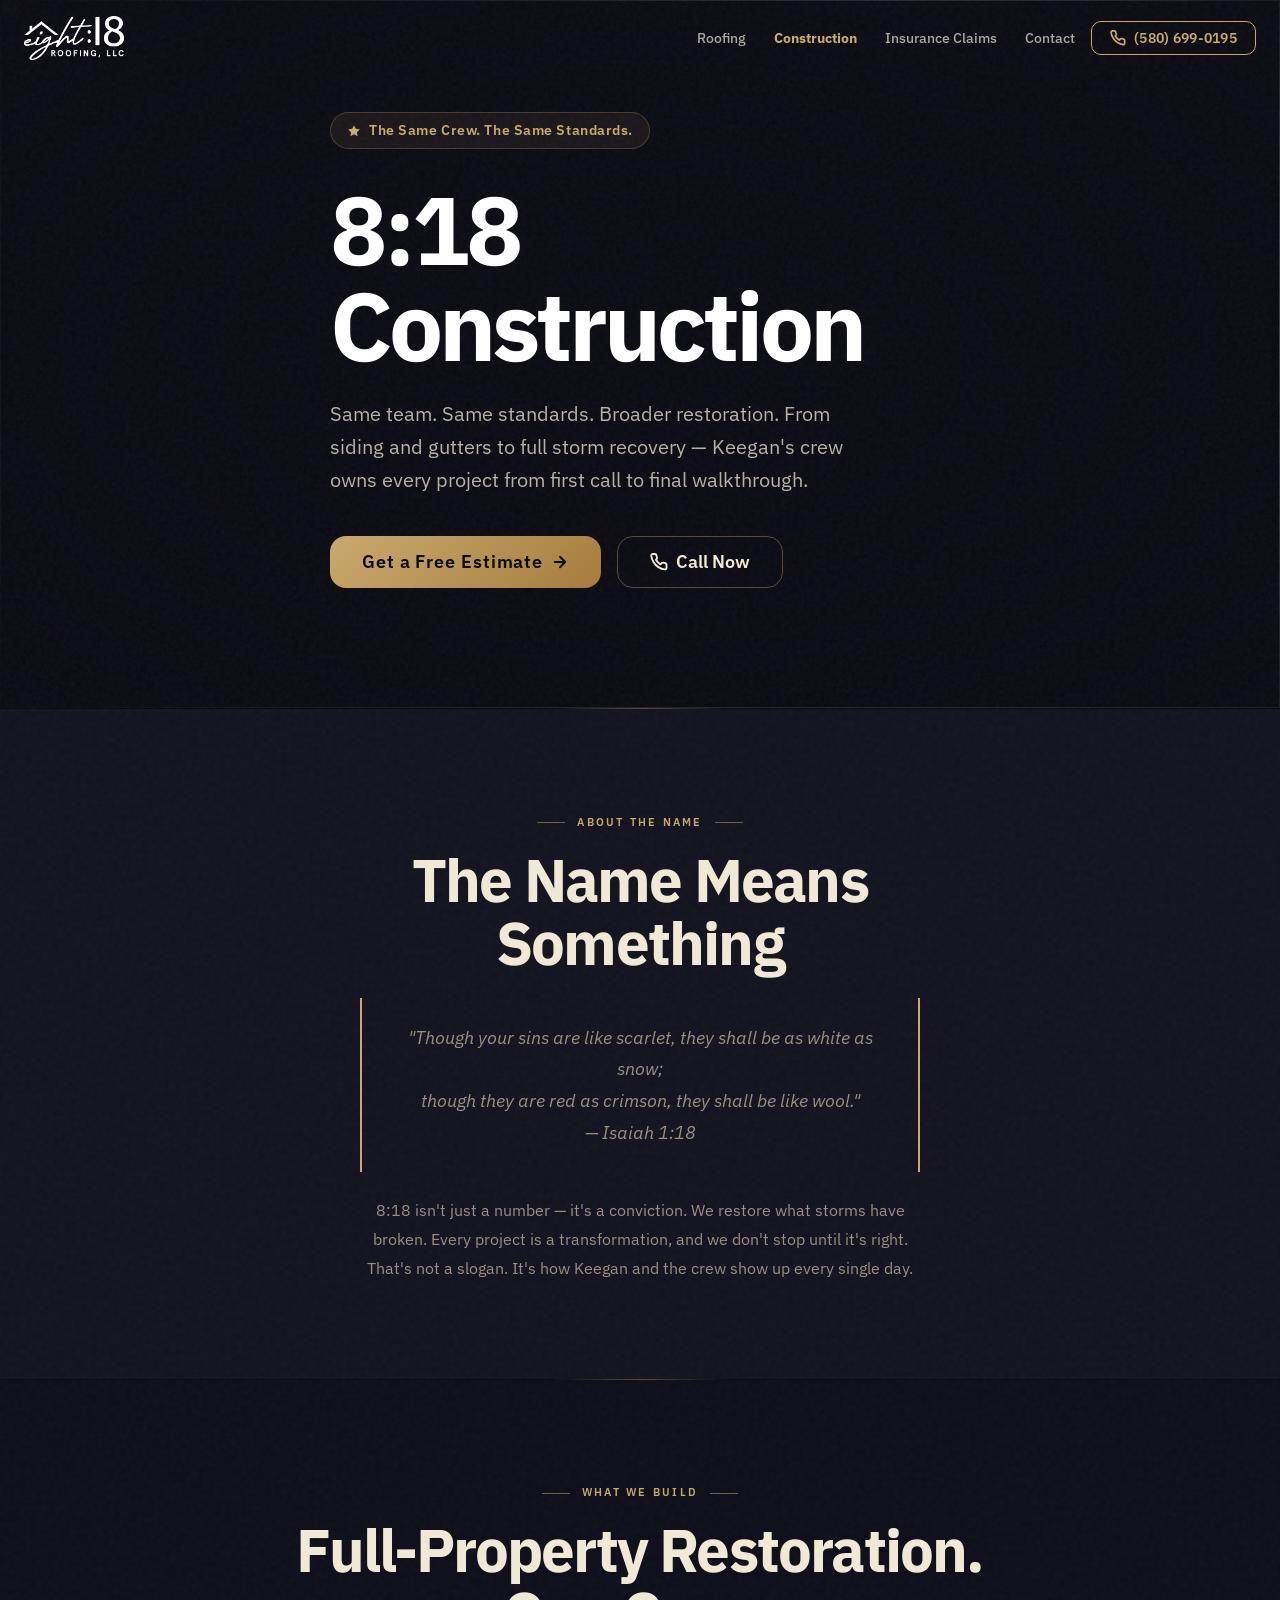
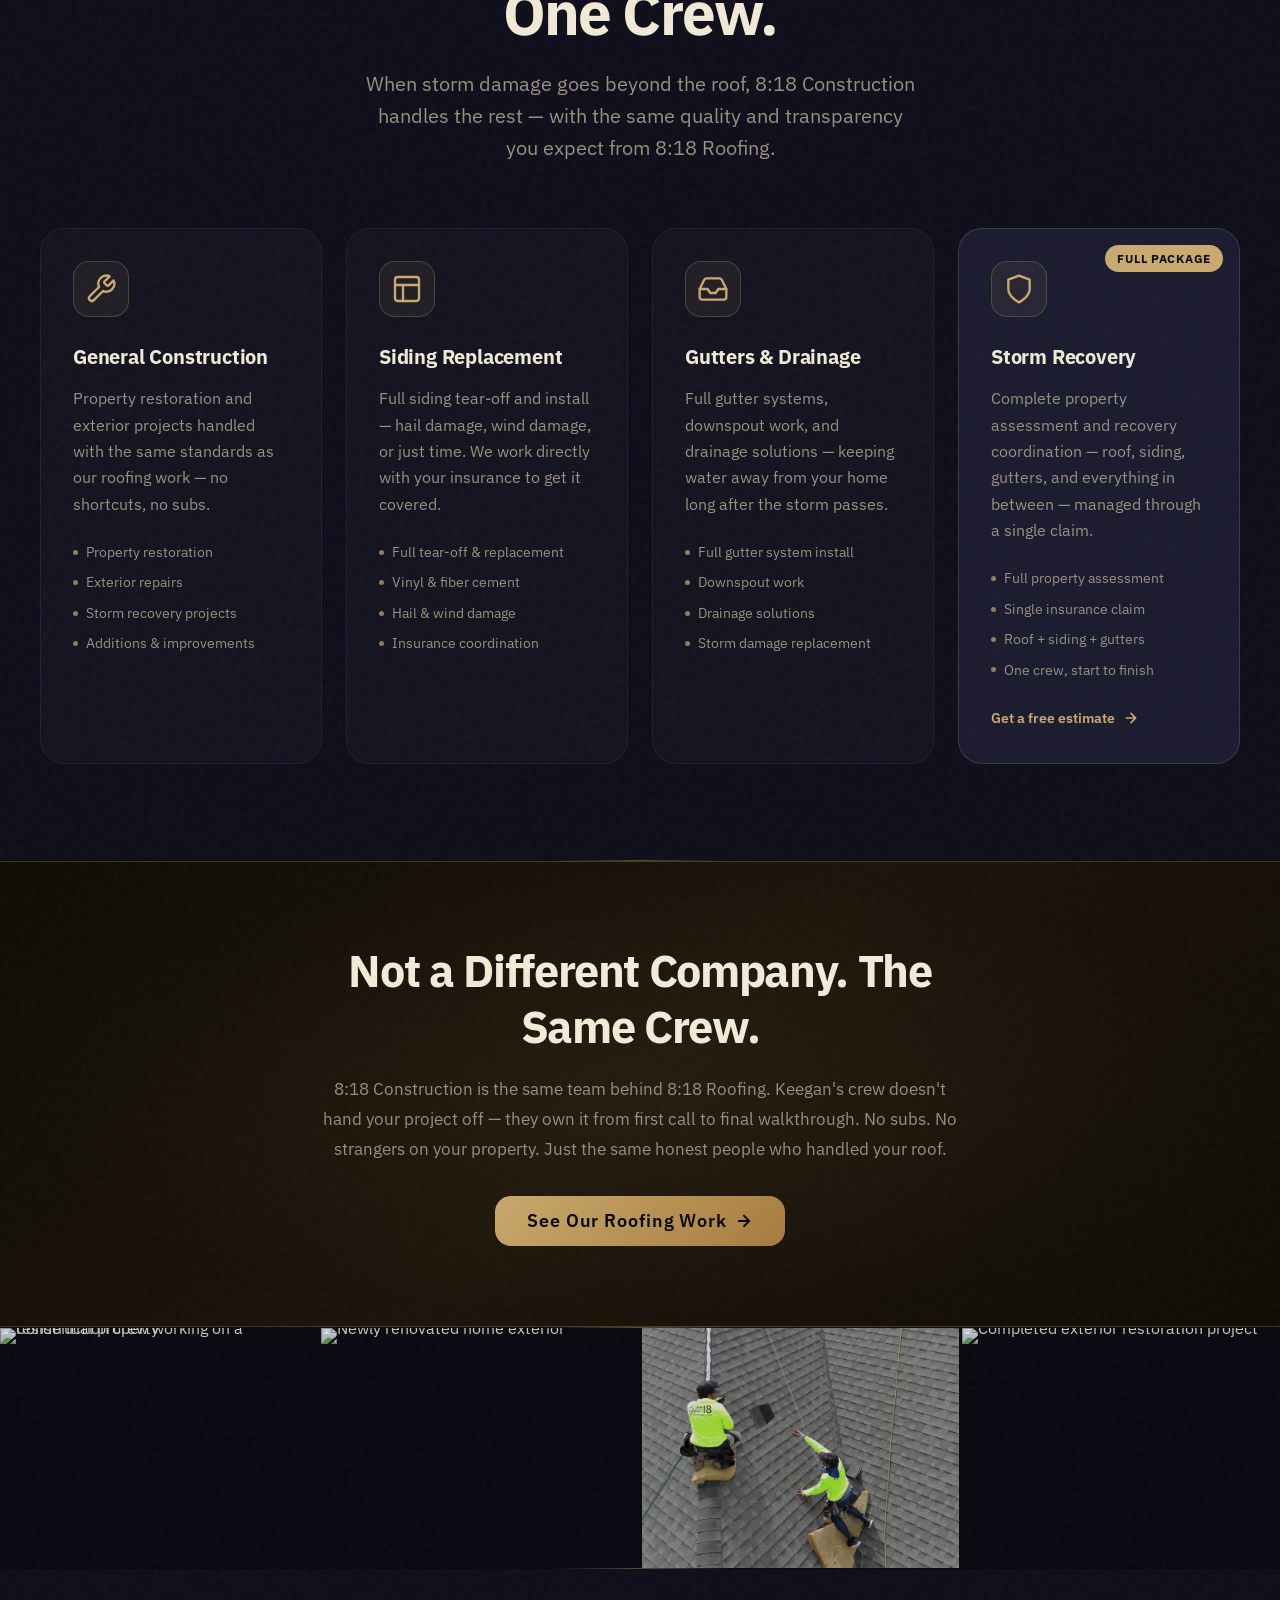
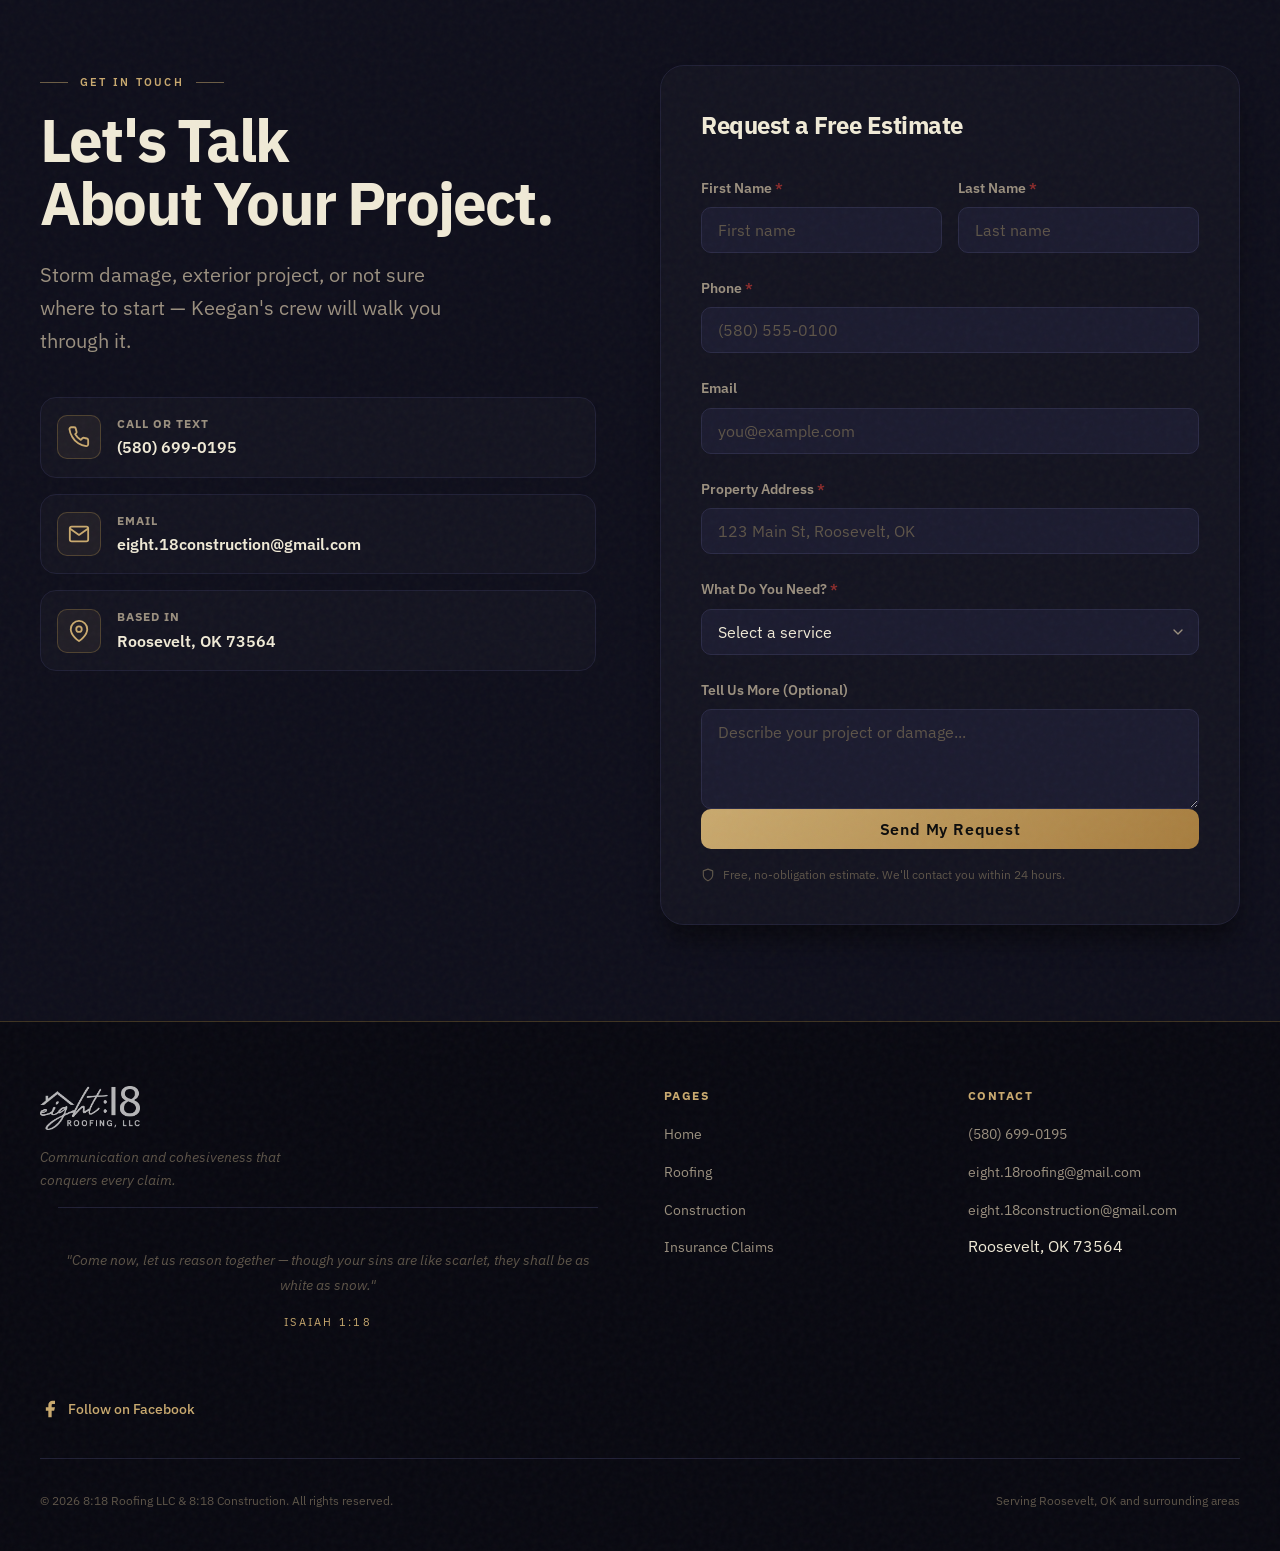
==== commit 8afdfb45: "v2 design overhaul — dark mode, Temple Gold, Isaiah Scarlet - New CSS token system: void blacks, Tem" ====
--- a/site/construction.html
+++ b/site/construction.html
@@ -7,7 +7,7 @@
   <meta property="og:title" content="8:18 Construction | Roosevelt, OK" />
   <meta property="og:description" content="Same team. Same standards. Broader restoration. 8:18 Construction handles siding, gutters, and full property recovery — no subs, ever." />
   <meta property="og:type" content="website" />
-  <meta name="theme-color" content="#EA580C" />
+  <meta name="theme-color" content="#0D0D1A" />
   <title>8:18 Construction | Roosevelt, OK — Storm Restoration &amp; Property Recovery</title>
   <link rel="preconnect" href="https://fonts.googleapis.com" />
   <link rel="preconnect" href="https://fonts.gstatic.com" crossorigin />
@@ -33,7 +33,7 @@
   }
   </script>
 </head>
-<body>
+<body class="has-grain">
 
   <!-- NAV -->
   <nav class="nav" id="nav" role="navigation" aria-label="Main navigation">
@@ -64,9 +64,9 @@
   <main id="main-content">
 
     <!-- HERO -->
-    <section class="page-hero" aria-labelledby="constructionHeroHeading">
+    <section class="page-hero has-grain" aria-labelledby="constructionHeroHeading">
       <div class="page-hero__bg" aria-hidden="true">
-        <img src="https://images.unsplash.com/photo-1504307651254-35680f356dfd?w=1440&q=85" alt="" loading="eager" />
+        <img src="https://images.unsplash.com/photo-1503387762-592deb58ef4e?w=1440&q=85" alt="" loading="eager" />
         <div class="page-hero__overlay"></div>
       </div>
       <div class="page-hero__content container">
@@ -94,24 +94,29 @@
       </div>
     </section>
 
+    <hr class="gold-rule" />
+
     <!-- THE NAME MEANS SOMETHING -->
-    <section class="verse-section" aria-labelledby="verseHeading">
+    <section class="about-name" aria-labelledby="constructionVerseHeading">
       <div class="container">
-        <div class="verse-card reveal">
-          <h2 class="verse-card__heading" id="verseHeading">The Name Means Something</h2>
-          <p class="verse-card__body">
+        <div class="about-name__inner reveal">
+          <span class="section-label">About the Name</span>
+          <h2 class="section-heading" id="constructionVerseHeading">The Name Means Something</h2>
+          <blockquote class="about-name__verse">
+            "Though your sins are like scarlet, they shall be as white as snow;<br/>
+            though they are red as crimson, they shall be like wool."<br/>
+            — Isaiah 1:18
+          </blockquote>
+          <p class="about-name__body">
             8:18 isn't just a number — it's a conviction. We restore what storms have broken.
             Every project is a transformation, and we don't stop until it's right.
             That's not a slogan. It's how Keegan and the crew show up every single day.
           </p>
-          <p class="verse-card__verse">
-            "Though your sins are like scarlet, they shall be as white as snow;<br/>
-            though they are red as crimson, they shall be like wool."<br/>
-            — Isaiah 1:18
-          </p>
-        </div>
-      </div>
-    </section>
+        </div>
+      </div>
+    </section>
+
+    <hr class="gold-rule" />
 
     <!-- SERVICES -->
     <section class="services" id="services" aria-labelledby="constructionServicesHeading">
@@ -192,16 +197,20 @@
       </div>
     </section>
 
-    <!-- SAME TEAM CALLOUT -->
-    <section class="same-team" aria-labelledby="sameTeamHeading">
+    <hr class="gold-rule" />
+
+    <!-- SAME CREW CALLOUT -->
+    <section class="same-crew" aria-labelledby="sameCrewHeading">
       <div class="container">
-        <div class="same-team__box reveal">
-          <h2 class="same-team__heading" id="sameTeamHeading">Not a Different Company. The Same Crew.</h2>
-          <p class="same-team__body">
-            8:18 Construction is the same team behind 8:18 Roofing. Keegan's crew doesn't hand your project off —
-            they own it from first call to final walkthrough. No subs. No strangers on your property.
-            Just the same honest people who handled your roof.
-          </p>
+        <div class="same-crew__inner reveal">
+          <div class="same-crew__text">
+            <h2 id="sameCrewHeading">Not a Different Company. The Same Crew.</h2>
+            <p>
+              8:18 Construction is the same team behind 8:18 Roofing. Keegan's crew doesn't hand your project off —
+              they own it from first call to final walkthrough. No subs. No strangers on your property.
+              Just the same honest people who handled your roof.
+            </p>
+          </div>
           <a href="roofing.html" class="btn btn--primary btn--lg">
             See Our Roofing Work
             <svg width="18" height="18" viewBox="0 0 24 24" fill="none" stroke="currentColor" stroke-width="2.5" stroke-linecap="round" stroke-linejoin="round" aria-hidden="true"><path d="M5 12h14M12 5l7 7-7 7"/></svg>
@@ -210,15 +219,27 @@
       </div>
     </section>
 
+    <hr class="gold-rule" />
+
     <!-- PHOTO GRID -->
-    <section class="photo-grid" aria-label="8:18 Construction project photos">
-      <div class="photo-grid__grid">
-        <img src="https://images.unsplash.com/photo-1541888946425-d81bb19240f5?w=600&q=80" alt="Construction crew working on a residential property" loading="lazy" />
-        <img src="https://images.unsplash.com/photo-1512917774080-9991f1c4c750?w=600&q=80" alt="Newly renovated home exterior" loading="lazy" />
-        <img src="https://images.unsplash.com/photo-1503387762-592deb58ef4e?w=600&q=80" alt="Construction team on a project site" loading="lazy" />
-        <img src="https://images.unsplash.com/photo-1584622781564-1d987f7333c1?w=600&q=80" alt="Completed exterior restoration project" loading="lazy" />
-      </div>
-    </section>
+    <section class="photo-strip" aria-label="8:18 Construction project photos">
+      <div class="photo-strip__grid">
+        <div class="photo-strip__img">
+          <img src="https://images.unsplash.com/photo-1541888946425-d81bb19240f5?w=600&q=80" alt="Construction crew working on a residential property" loading="lazy" />
+        </div>
+        <div class="photo-strip__img">
+          <img src="https://images.unsplash.com/photo-1512917774080-9991f1c4c750?w=600&q=80" alt="Newly renovated home exterior" loading="lazy" />
+        </div>
+        <div class="photo-strip__img">
+          <img src="assets/images/818workersonroof.jpg" alt="8:18 crew at work on a project" loading="lazy" />
+        </div>
+        <div class="photo-strip__img">
+          <img src="https://images.unsplash.com/photo-1584622781564-1d987f7333c1?w=600&q=80" alt="Completed exterior restoration project" loading="lazy" />
+        </div>
+      </div>
+    </section>
+
+    <hr class="gold-rule" />
 
     <!-- CONTACT -->
     <section class="contact" id="contact" aria-labelledby="constructionContactHeading">
@@ -319,7 +340,7 @@
               </button>
               <p class="form-note">
                 <svg width="14" height="14" viewBox="0 0 24 24" fill="none" stroke="currentColor" stroke-width="2" stroke-linecap="round" stroke-linejoin="round" aria-hidden="true"><path d="M12 22s8-4 8-10V5l-8-3-8 3v7c0 6 8 10 8 10z"/></svg>
-                Free, no-obligation estimate. Contact: eight.18construction@gmail.com
+                Free, no-obligation estimate. We'll contact you within 24 hours.
               </p>
               <div class="form-success" id="formSuccess" role="alert" hidden>
                 <svg width="24" height="24" viewBox="0 0 24 24" fill="none" stroke="currentColor" stroke-width="2.5" stroke-linecap="round" stroke-linejoin="round" aria-hidden="true"><polyline points="20 6 9 17 4 12"/></svg>
@@ -345,7 +366,10 @@
             <img src="assets/images/818roofing-logo.png" alt="8:18 Roofing LLC" class="nav__logo-img nav__logo-img--footer" width="140" height="48" />
           </a>
           <p class="footer__tagline">Communication and cohesiveness that conquers every claim.</p>
-          <p class="footer__verse">"Though your sins are like scarlet, they shall be as white as snow." — Isaiah 1:18</p>
+          <div class="footer__verse">
+            <p>"Come now, let us reason together — though your sins are like scarlet, they shall be as white as snow."</p>
+            <span>Isaiah 1:18</span>
+          </div>
           <a href="https://www.facebook.com/profile.php?id=61580919282887" class="footer__social" target="_blank" rel="noopener noreferrer" aria-label="Visit 8:18 Roofing on Facebook">
             <svg width="20" height="20" viewBox="0 0 24 24" fill="currentColor" aria-hidden="true"><path d="M18 2h-3a5 5 0 0 0-5 5v3H7v4h3v8h4v-8h3l1-4h-4V7a1 1 0 0 1 1-1h3z"/></svg>
             Follow on Facebook
--- a/site/css/styles.css
+++ b/site/css/styles.css
@@ -1,28 +1,50 @@
 /* ═══════════════════════════════════════════════════════════
-   8:18 ROOFING LLC — DESIGN SYSTEM
-   Colors: Orange #EA580C | Navy #0F172A | Blue #2563EB
-   Font: IBM Plex Sans
-   Style: Bold, high-contrast, community-first
+   8:18 ROOFING LLC — DESIGN SYSTEM v2
+   Dark mode. Temple gold. Isaiah scarlet. No orange.
 ═══════════════════════════════════════════════════════════ */
 
 /* ── TOKENS ─────────────────────────────────────────────── */
 :root {
-  --color-primary:      #EA580C;
-  --color-primary-dark: #C2410C;
-  --color-primary-light:#FED7AA;
-  --color-on-primary:   #FFFFFF;
-  --color-secondary:    #F97316;
-  --color-accent:       #2563EB;
-  --color-accent-dark:  #1D4ED8;
-  --color-background:   #FFF7ED;
-  --color-surface:      #FFFFFF;
-  --color-foreground:   #0F172A;
-  --color-muted:        #64748B;
-  --color-muted-bg:     #F8FAFC;
-  --color-border:       #E2E8F0;
-  --color-dark-bg:      #0F172A;
-  --color-dark-surface: #1E293B;
-  --color-dark-muted:   #475569;
+  /* Backgrounds */
+  --bg-void:        #07070F;
+  --bg-deep:        #0D0D1A;
+  --bg-surface:     #12121F;
+  --bg-raised:      #1A1A2E;
+  --bg-parchment:   #F2EDE3;
+
+  /* Borders */
+  --border-subtle:  #1F1F35;
+  --border-mid:     #2A2A45;
+  --border-gold:    rgba(185,148,74,0.3);
+
+  /* Temple Gold — primary accent */
+  --gold:           #C9A96E;
+  --gold-dark:      #A67C3D;
+  --gold-muted:     #7A5C2E;
+  --gold-glow:      rgba(201,169,110,0.08);
+
+  /* Isaiah Scarlet — ONLY for "the problem" text accents */
+  --scarlet:        #8C2B2B;
+  --scarlet-dark:   #6B1F1F;
+  --scarlet-muted:  rgba(140,43,43,0.15);
+
+  /* Text */
+  --text-primary:   #F0EAD6;
+  --text-secondary: #9A8F7E;
+  --text-muted:     #5C5347;
+  --text-dark:      #1A1208;
+
+  /* Utility */
+  --stone-light:    #D4CAB8;
+  --stone-mid:      #8A8070;
+
+  /* Legacy aliases (keep for JS/GSAP references) */
+  --color-primary:      var(--gold);
+  --color-foreground:   var(--text-primary);
+  --color-muted:        var(--text-secondary);
+  --color-surface:      var(--bg-surface);
+  --color-dark-bg:      var(--bg-void);
+  --color-dark-surface: var(--bg-raised);
 
   --font-base: 'IBM Plex Sans', system-ui, -apple-system, sans-serif;
 
@@ -52,19 +74,19 @@
   --space-24: 6rem;
   --space-32: 8rem;
 
-  --radius-sm: 0.375rem;
-  --radius:    0.625rem;
-  --radius-lg: 1rem;
-  --radius-xl: 1.5rem;
+  --radius-sm:   0.375rem;
+  --radius:      0.625rem;
+  --radius-lg:   1rem;
+  --radius-xl:   1.5rem;
   --radius-full: 9999px;
 
-  --shadow-sm: 0 1px 2px 0 rgb(0 0 0 / 0.05);
-  --shadow:    0 4px 6px -1px rgb(0 0 0 / 0.1), 0 2px 4px -2px rgb(0 0 0 / 0.1);
-  --shadow-md: 0 10px 15px -3px rgb(0 0 0 / 0.1), 0 4px 6px -4px rgb(0 0 0 / 0.1);
-  --shadow-lg: 0 20px 25px -5px rgb(0 0 0 / 0.1), 0 8px 10px -6px rgb(0 0 0 / 0.1);
-  --shadow-xl: 0 25px 50px -12px rgb(0 0 0 / 0.25);
-
-  --transition: 200ms ease;
+  --shadow-sm: 0 1px 2px 0 rgb(0 0 0 / 0.3);
+  --shadow:    0 4px 6px -1px rgb(0 0 0 / 0.4);
+  --shadow-md: 0 10px 15px -3px rgb(0 0 0 / 0.4);
+  --shadow-lg: 0 20px 25px -5px rgb(0 0 0 / 0.5);
+  --shadow-xl: 0 25px 50px -12px rgb(0 0 0 / 0.6);
+
+  --transition:      200ms ease;
   --transition-slow: 350ms ease;
 }
 
@@ -89,8 +111,8 @@
   font-family: var(--font-base);
   font-size: var(--text-base);
   line-height: 1.6;
-  color: var(--color-foreground);
-  background: var(--color-background);
+  color: var(--text-primary);
+  background: var(--bg-void);
   -webkit-font-smoothing: antialiased;
   overflow-x: hidden;
 }
@@ -100,6 +122,24 @@
 ul, ol { list-style: none; }
 button { font-family: inherit; cursor: pointer; }
 input, textarea, select { font-family: inherit; }
+
+/* ── TEXTURES ───────────────────────────────────────────── */
+.has-grain { position: relative; }
+.has-grain::after {
+  content: '';
+  position: absolute;
+  inset: 0;
+  background-image: url("data:image/svg+xml,%3Csvg viewBox='0 0 256 256' xmlns='http://www.w3.org/2000/svg'%3E%3Cfilter id='noise'%3E%3CfeTurbulence type='fractalNoise' baseFrequency='0.9' numOctaves='4' stitchTiles='stitch'/%3E%3C/filter%3E%3Crect width='100%25' height='100%25' filter='url(%23noise)' opacity='0.035'/%3E%3C/svg%3E");
+  pointer-events: none;
+  z-index: 0;
+}
+
+.bg-parchment {
+  background-color: var(--bg-parchment);
+  background-image:
+    url("data:image/svg+xml,%3Csvg xmlns='http://www.w3.org/2000/svg' width='400' height='400'%3E%3Cfilter id='paper'%3E%3CfeTurbulence type='fractalNoise' baseFrequency='0.65' numOctaves='3' stitchTiles='stitch'/%3E%3CfeColorMatrix type='saturate' values='0'/%3E%3C/filter%3E%3Crect width='100%25' height='100%25' filter='url(%23paper)' opacity='0.06'/%3E%3C/svg%3E"),
+    linear-gradient(135deg, #F5EFE3 0%, #EDE6D6 100%);
+}
 
 /* ── UTILITIES ──────────────────────────────────────────── */
 .container {
@@ -113,8 +153,19 @@
   .container { padding-inline: var(--space-10); }
 }
 
-.text-accent { color: var(--color-primary); }
-.required { color: var(--color-primary); }
+.text-accent { color: var(--scarlet); }
+.required { color: var(--scarlet); }
+
+/* ── GOLD RULE DIVIDERS ─────────────────────────────────── */
+.gold-rule {
+  border: none;
+  height: 1px;
+  background: linear-gradient(to right, transparent, var(--gold), transparent);
+  margin: 0 auto;
+  max-width: 180px;
+  opacity: 0.4;
+  display: block;
+}
 
 /* ── SKIP LINK ──────────────────────────────────────────── */
 .skip-link {
@@ -123,8 +174,8 @@
   left: var(--space-4);
   z-index: 1000;
   padding: var(--space-3) var(--space-6);
-  background: var(--color-primary);
-  color: white;
+  background: var(--gold);
+  color: #0A0A0A;
   border-radius: var(--radius);
   font-weight: 600;
   transform: translateY(-150%);
@@ -151,7 +202,7 @@
 }
 
 .btn:focus-visible {
-  outline: 3px solid var(--color-primary);
+  outline: 3px solid var(--gold);
   outline-offset: 3px;
 }
 
@@ -166,74 +217,85 @@
 .btn--full { width: 100%; justify-content: center; }
 
 .btn--primary {
-  background: var(--color-primary);
-  color: white;
-  border-color: var(--color-primary);
+  background: linear-gradient(135deg, var(--gold) 0%, var(--gold-dark) 100%);
+  color: #0A0A0A;
+  border: none;
+  font-weight: 600;
+  letter-spacing: 0.05em;
 }
 .btn--primary:hover {
-  background: var(--color-primary-dark);
-  border-color: var(--color-primary-dark);
-  box-shadow: 0 4px 20px rgb(234 88 12 / 0.4);
+  background: linear-gradient(135deg, #D4B07A 0%, var(--gold) 100%);
   transform: translateY(-1px);
+  box-shadow: 0 8px 24px rgba(201,169,110,0.2);
 }
 
 .btn--ghost {
   background: transparent;
-  color: white;
-  border-color: rgba(255,255,255,0.5);
+  color: var(--text-primary);
+  border: 1px solid rgba(201,169,110,0.4);
 }
 .btn--ghost:hover {
-  background: rgba(255,255,255,0.1);
-  border-color: white;
+  border-color: var(--gold);
+  color: var(--gold);
 }
 
 .btn--white {
-  background: white;
-  color: var(--color-primary);
-  border-color: white;
+  background: var(--gold);
+  color: #0A0A0A;
+  border: none;
+  font-weight: 600;
 }
 .btn--white:hover {
-  background: var(--color-primary-light);
+  background: #D4B07A;
   transform: translateY(-1px);
 }
 
 .btn--outline-white {
   background: transparent;
-  color: white;
-  border-color: white;
+  color: var(--text-primary);
+  border: 1px solid rgba(201,169,110,0.45);
 }
 .btn--outline-white:hover {
-  background: white;
-  color: var(--color-primary);
-}
-
-/* ── SECTION LABELS & HEADINGS ─────────────────────────── */
+  border-color: var(--gold);
+  color: var(--gold);
+}
+
+/* ── SECTION LABELS ─────────────────────────────────────── */
 .section-label {
+  color: var(--gold);
+  letter-spacing: 0.2em;
+  font-size: 0.7rem;
+  font-weight: 600;
+  text-transform: uppercase;
   display: inline-flex;
   align-items: center;
-  gap: var(--space-2);
-  font-size: var(--text-sm);
-  font-weight: 700;
-  letter-spacing: 0.12em;
-  text-transform: uppercase;
-  color: var(--color-primary);
+  gap: 0.75rem;
   margin-bottom: var(--space-4);
 }
-.section-label--light { color: var(--color-secondary); }
+.section-label::before,
+.section-label::after {
+  content: '';
+  display: block;
+  width: 28px;
+  height: 1px;
+  background: var(--gold);
+  opacity: 0.5;
+}
+.section-label--light { color: var(--gold); }
 
 .section-heading {
   font-size: clamp(var(--text-4xl), 5vw, var(--text-6xl));
   font-weight: 700;
   line-height: 1.05;
   letter-spacing: -0.03em;
-  color: var(--color-foreground);
+  color: var(--text-primary);
   margin-bottom: var(--space-6);
 }
-.section-heading--light { color: white; }
+.section-heading--light { color: var(--text-primary); }
 
 .section-subheading {
   font-size: var(--text-xl);
-  color: var(--color-muted);
+  color: var(--text-secondary);
   max-width: 560px;
   line-height: 1.6;
 }
@@ -269,9 +331,9 @@
 }
 
 .nav.scrolled {
-  background: white;
+  background: var(--bg-void);
   padding: var(--space-3) 0;
-  box-shadow: 0 1px 20px rgb(0 0 0 / 0.08);
+  box-shadow: 0 1px 0 var(--border-subtle);
 }
 
 .nav__inner {
@@ -290,28 +352,6 @@
   gap: var(--space-2);
   text-decoration: none;
   flex-shrink: 0;
-}
-
-.nav__logo-mark {
-  font-size: var(--text-2xl);
-  font-weight: 700;
-  color: var(--color-primary);
-  letter-spacing: -0.03em;
-  line-height: 1;
-  transition: color var(--transition);
-}
-
-.nav__logo-text {
-  font-size: var(--text-sm);
-  font-weight: 500;
-  color: white;
-  letter-spacing: 0.02em;
-  transition: color var(--transition);
-}
-
-.nav__logo-divider {
-  opacity: 0.4;
-  margin-inline: 2px;
 }
 
 .nav__logo-img {
@@ -319,14 +359,13 @@
   width: auto;
   object-fit: contain;
   display: block;
+  filter: brightness(0) invert(1);
 }
 
 .nav__logo-img--footer {
-  opacity: 0.85;
+  opacity: 0.7;
   filter: brightness(0) invert(1);
 }
-
-.nav.scrolled .nav__logo-text { color: var(--color-muted); }
 
 .nav__menu {
   display: flex;
@@ -339,22 +378,42 @@
   padding: var(--space-2) var(--space-3);
   font-size: var(--text-sm);
   font-weight: 500;
-  color: rgba(255,255,255,0.85);
+  color: rgba(240,234,214,0.7);
   border-radius: var(--radius-sm);
   transition: color var(--transition), background var(--transition);
 }
 
 .nav__link:hover {
-  color: white;
-  background: rgba(255,255,255,0.1);
-}
-
-.nav.scrolled .nav__link { color: var(--color-muted); }
-.nav.scrolled .nav__link:hover { color: var(--color-foreground); background: var(--color-muted-bg); }
+  color: var(--gold);
+  background: var(--gold-glow);
+}
+
+.nav__link--active {
+  color: var(--gold) !important;
+  font-weight: 700;
+}
+
+.nav.scrolled .nav__link { color: var(--text-secondary); }
+.nav.scrolled .nav__link:hover { color: var(--gold); background: var(--gold-glow); }
+.nav.scrolled .nav__link--active { color: var(--gold) !important; }
 
 .nav__cta {
-  padding: 0.5rem 1.125rem;
-  font-size: var(--text-sm);
+  padding: 0.5rem 1.125rem !important;
+  font-size: var(--text-sm) !important;
+  background: transparent !important;
+  border: 1px solid var(--gold) !important;
+  color: var(--gold) !important;
+  border-radius: var(--radius) !important;
+  font-weight: 600 !important;
+  letter-spacing: 0.02em;
+  display: inline-flex;
+  align-items: center;
+  gap: var(--space-2);
+  transition: background var(--transition), color var(--transition);
+}
+.nav__cta:hover {
+  background: var(--gold) !important;
+  color: #0A0A0A !important;
 }
 
 .nav__toggle {
@@ -370,13 +429,11 @@
 .nav__toggle-bar {
   width: 24px;
   height: 2px;
-  background: white;
+  background: var(--text-primary);
   border-radius: 2px;
+  display: block;
   transition: transform var(--transition), opacity var(--transition);
-  display: block;
-}
-
-.nav.scrolled .nav__toggle-bar { background: var(--color-foreground); }
+}
 
 @media (max-width: 900px) {
   .nav__toggle { display: flex; }
@@ -387,7 +444,7 @@
     flex-direction: column;
     justify-content: center;
     gap: var(--space-4);
-    background: var(--color-dark-bg);
+    background: var(--bg-void);
     padding: var(--space-8);
     transform: translateX(100%);
     transition: transform 0.35s cubic-bezier(0.4, 0, 0.2, 1);
@@ -395,14 +452,8 @@
   }
 
   .nav__menu.is-open { transform: translateX(0); }
-
-  .nav__link {
-    font-size: var(--text-2xl);
-    font-weight: 700;
-    color: white;
-  }
-
-  .nav__cta { font-size: var(--text-xl); padding: 1rem 2rem; }
+  .nav__link { font-size: var(--text-2xl); font-weight: 700; color: var(--text-primary); }
+  .nav__cta { font-size: var(--text-xl) !important; padding: 1rem 2rem !important; }
 }
 
 /* ══════════════════════════════════════════════════════════
@@ -432,12 +483,9 @@
 .hero__bg-overlay {
   position: absolute;
   inset: 0;
-  background: linear-gradient(
-    to right,
-    rgba(15,23,42,0.92) 0%,
-    rgba(15,23,42,0.75) 50%,
-    rgba(15,23,42,0.3) 100%
-  );
+  background:
+    radial-gradient(ellipse at center, transparent 30%, rgba(7,7,15,0.88) 100%),
+    linear-gradient(to bottom, rgba(7,7,15,0.25) 0%, rgba(7,7,15,0.8) 100%);
 }
 
 .hero__content {
@@ -452,9 +500,9 @@
   display: inline-flex;
   align-items: center;
   gap: var(--space-2);
-  background: rgba(234,88,12,0.15);
-  border: 1px solid rgba(234,88,12,0.3);
-  color: var(--color-secondary);
+  background: var(--gold-glow);
+  border: 1px solid var(--border-gold);
+  color: var(--gold);
   padding: 0.4rem 1rem;
   border-radius: var(--radius-full);
   font-size: var(--text-sm);
@@ -473,13 +521,13 @@
 }
 
 .hero__heading-accent {
-  color: var(--color-primary);
+  color: var(--gold);
   display: block;
 }
 
 .hero__subheading {
   font-size: clamp(var(--text-lg), 2.5vw, var(--text-xl));
-  color: rgba(255,255,255,0.8);
+  color: rgba(240,234,214,0.75);
   max-width: 520px;
   line-height: 1.65;
   margin-bottom: var(--space-10);
@@ -504,12 +552,12 @@
   display: flex;
   align-items: center;
   gap: var(--space-2);
-  color: rgba(255,255,255,0.75);
+  color: rgba(240,234,214,0.65);
   font-size: var(--text-sm);
   font-weight: 500;
 }
 
-.hero__trust-item svg { color: var(--color-primary); flex-shrink: 0; }
+.hero__trust-item svg { color: var(--gold); flex-shrink: 0; }
 
 .hero__scroll-hint {
   position: absolute;
@@ -520,7 +568,7 @@
   flex-direction: column;
   align-items: center;
   gap: var(--space-3);
-  color: rgba(255,255,255,0.4);
+  color: rgba(240,234,214,0.3);
   font-size: var(--text-xs);
   letter-spacing: 0.12em;
   text-transform: uppercase;
@@ -531,12 +579,48 @@
 .hero__scroll-line {
   width: 1px;
   height: 48px;
-  background: linear-gradient(to bottom, rgba(255,255,255,0.3), transparent);
+  background: linear-gradient(to bottom, rgba(201,169,110,0.4), transparent);
 }
 
 @keyframes scrollBounce {
   0%, 100% { transform: translateX(-50%) translateY(0); }
   50% { transform: translateX(-50%) translateY(8px); }
+}
+
+/* ══════════════════════════════════════════════════════════
+   ABOUT THE NAME
+══════════════════════════════════════════════════════════ */
+.about-name {
+  background: var(--bg-surface);
+  padding: 6rem 0;
+  text-align: center;
+  position: relative;
+}
+
+.about-name__inner {
+  max-width: 680px;
+  margin: 0 auto;
+}
+
+.about-name__verse {
+  color: var(--text-secondary);
+  font-size: 1.1rem;
+  line-height: 1.8;
+  font-style: italic;
+  margin: 1.5rem auto;
+  padding: 1.5rem 2rem;
+  border-left: 2px solid var(--gold);
+  border-right: 2px solid var(--gold);
+  text-align: center;
+  max-width: 560px;
+}
+
+.about-name__body {
+  color: var(--text-secondary);
+  font-size: 1rem;
+  line-height: 1.8;
+  max-width: 580px;
+  margin: 0 auto;
 }
 
 /* ══════════════════════════════════════════════════════════
@@ -544,7 +628,7 @@
 ══════════════════════════════════════════════════════════ */
 .services {
   padding-block: var(--space-24);
-  background: var(--color-surface);
+  background: var(--bg-deep);
 }
 
 .services__grid {
@@ -554,8 +638,8 @@
 }
 
 .service-card {
-  background: var(--color-muted-bg);
-  border: 1px solid var(--color-border);
+  background: var(--bg-surface);
+  border: 1px solid var(--border-subtle);
   border-radius: var(--radius-xl);
   padding: var(--space-8);
   transition: transform var(--transition), box-shadow var(--transition), border-color var(--transition);
@@ -567,8 +651,8 @@
   content: '';
   position: absolute;
   top: 0; left: 0; right: 0;
-  height: 3px;
-  background: var(--color-primary);
+  height: 2px;
+  background: linear-gradient(to right, transparent, var(--gold), transparent);
   transform: scaleX(0);
   transform-origin: left;
   transition: transform var(--transition-slow);
@@ -577,8 +661,8 @@
 .service-card:hover,
 .service-card:focus {
   transform: translateY(-4px);
-  box-shadow: var(--shadow-lg);
-  border-color: var(--color-primary-light);
+  box-shadow: 0 0 32px var(--gold-glow);
+  border-color: var(--border-gold);
   outline: none;
 }
 
@@ -586,21 +670,16 @@
 .service-card:focus::before { transform: scaleX(1); }
 
 .service-card--featured {
-  background: var(--color-dark-bg);
-  border-color: var(--color-primary);
-  color: white;
-}
-
-.service-card--featured::before {
-  background: var(--color-primary);
+  background: var(--bg-raised);
+  border: 1px solid rgba(201,169,110,0.2);
 }
 
 .service-card__badge {
   position: absolute;
   top: var(--space-4);
   right: var(--space-4);
-  background: var(--color-primary);
-  color: white;
+  background: var(--gold);
+  color: #0A0A0A;
   padding: 0.25rem 0.75rem;
   border-radius: var(--radius-full);
   font-size: var(--text-xs);
@@ -612,36 +691,32 @@
 .service-card__icon {
   width: 56px;
   height: 56px;
-  background: rgba(234,88,12,0.1);
+  background: var(--gold-glow);
+  border: 1px solid var(--border-gold);
   border-radius: var(--radius-lg);
   display: flex;
   align-items: center;
   justify-content: center;
-  color: var(--color-primary);
+  color: var(--gold);
   margin-bottom: var(--space-6);
 }
 
-.service-card--featured .service-card__icon {
-  background: rgba(234,88,12,0.2);
-}
+.service-card__icon svg { stroke: var(--gold); }
 
 .service-card__title {
   font-size: var(--text-xl);
   font-weight: 700;
+  color: var(--text-primary);
   margin-bottom: var(--space-3);
   letter-spacing: -0.01em;
 }
 
-.service-card--featured .service-card__title { color: white; }
-
 .service-card__desc {
   font-size: var(--text-base);
-  color: var(--color-muted);
+  color: var(--text-secondary);
   line-height: 1.65;
   margin-bottom: var(--space-6);
 }
-
-.service-card--featured .service-card__desc { color: rgba(255,255,255,0.7); }
 
 .service-card__list {
   list-style: none;
@@ -656,25 +731,24 @@
   align-items: center;
   gap: var(--space-2);
   font-size: var(--text-sm);
-  color: var(--color-muted);
-}
-
-.service-card--featured .service-card__list li { color: rgba(255,255,255,0.7); }
+  color: var(--text-secondary);
+}
 
 .service-card__list li::before {
   content: '';
-  width: 6px;
-  height: 6px;
+  width: 5px;
+  height: 5px;
   border-radius: 50%;
-  background: var(--color-primary);
+  background: var(--gold);
   flex-shrink: 0;
+  opacity: 0.7;
 }
 
 .service-card__link {
   display: inline-flex;
   align-items: center;
   gap: var(--space-2);
-  color: var(--color-primary);
+  color: var(--gold);
   font-weight: 600;
   font-size: var(--text-sm);
   transition: gap var(--transition);
@@ -686,7 +760,7 @@
    INSURANCE SECTION
 ══════════════════════════════════════════════════════════ */
 .insurance {
-  background: var(--color-dark-bg);
+  background: var(--bg-void);
   padding-block: var(--space-24);
   position: relative;
   overflow: hidden;
@@ -698,7 +772,7 @@
   top: -200px; right: -200px;
   width: 600px; height: 600px;
   border-radius: 50%;
-  background: radial-gradient(circle, rgba(234,88,12,0.08), transparent 70%);
+  background: radial-gradient(circle, rgba(201,169,110,0.04), transparent 70%);
   pointer-events: none;
 }
 
@@ -715,7 +789,7 @@
 
 .insurance__lead {
   font-size: var(--text-xl);
-  color: rgba(255,255,255,0.65);
+  color: var(--text-secondary);
   line-height: 1.65;
   margin-bottom: var(--space-12);
   max-width: 520px;
@@ -742,7 +816,7 @@
   top: 48px;
   bottom: 0;
   width: 1px;
-  background: linear-gradient(to bottom, rgba(234,88,12,0.4), rgba(234,88,12,0.1));
+  background: linear-gradient(to bottom, rgba(140,43,43,0.3), transparent);
 }
 
 .insurance__step-num {
@@ -750,37 +824,35 @@
   width: 40px;
   height: 40px;
   border-radius: 50%;
-  background: rgba(234,88,12,0.15);
-  border: 1px solid rgba(234,88,12,0.3);
+  background: var(--scarlet-muted);
+  border: 1px solid rgba(140,43,43,0.4);
   display: flex;
   align-items: center;
   justify-content: center;
   font-size: var(--text-xs);
   font-weight: 700;
-  color: var(--color-primary);
+  color: var(--scarlet);
   letter-spacing: 0.05em;
 }
 
 .insurance__step-body h3 {
   font-size: var(--text-lg);
   font-weight: 700;
-  color: white;
+  color: var(--text-primary);
   margin-bottom: var(--space-2);
 }
 
 .insurance__step-body p {
   font-size: var(--text-base);
-  color: rgba(255,255,255,0.6);
+  color: var(--text-secondary);
   line-height: 1.6;
 }
 
-.insurance__visual {
-  position: relative;
-}
+.insurance__visual { position: relative; }
 
 .insurance__visual-placeholder {
-  background: var(--color-dark-surface);
-  border: 1px solid rgba(255,255,255,0.06);
+  background: var(--bg-surface);
+  border: 1px solid var(--border-subtle);
   border-radius: var(--radius-xl);
   padding: var(--space-10);
   display: flex;
@@ -794,7 +866,7 @@
   content: '';
   position: absolute;
   inset: 0;
-  background: linear-gradient(135deg, rgba(234,88,12,0.05), transparent);
+  background: linear-gradient(135deg, var(--gold-glow), transparent);
   pointer-events: none;
 }
 
@@ -803,7 +875,7 @@
   flex-direction: column;
   gap: var(--space-1);
   padding-bottom: var(--space-8);
-  border-bottom: 1px solid rgba(255,255,255,0.06);
+  border-bottom: 1px solid var(--border-subtle);
 }
 
 .insurance__stat:last-child {
@@ -813,25 +885,25 @@
 
 .insurance__stat-num {
   font-size: clamp(var(--text-5xl), 6vw, var(--text-7xl));
-  font-weight: 700;
-  color: var(--color-primary);
+  font-weight: 800;
+  color: var(--gold);
   letter-spacing: -0.05em;
   line-height: 1;
 }
 
 .insurance__stat-label {
   font-size: var(--text-sm);
-  color: rgba(255,255,255,0.5);
+  color: var(--text-secondary);
   font-weight: 500;
   letter-spacing: 0.02em;
 }
 
 /* ══════════════════════════════════════════════════════════
-   TRANSFORMATION
+   TRANSFORMATION / WORK
 ══════════════════════════════════════════════════════════ */
 .transformation {
   padding-block: var(--space-24);
-  background: var(--color-background);
+  background: var(--bg-deep);
 }
 
 .transformation__grid {
@@ -843,14 +915,15 @@
 .transform-card {
   border-radius: var(--radius-xl);
   overflow: hidden;
-  background: white;
-  box-shadow: var(--shadow);
-  transition: transform var(--transition), box-shadow var(--transition);
+  background: var(--bg-surface);
+  border: 1px solid var(--border-subtle);
+  transition: transform var(--transition), box-shadow var(--transition), border-color var(--transition);
 }
 
 .transform-card:hover {
   transform: translateY(-4px);
-  box-shadow: var(--shadow-xl);
+  box-shadow: 0 0 32px var(--gold-glow);
+  border-color: var(--border-gold);
 }
 
 .transform-card__images {
@@ -860,13 +933,12 @@
   position: relative;
 }
 
+.transform-card__images--single { grid-template-columns: 1fr; }
+
 .transform-card__img {
   position: relative;
   overflow: hidden;
-}
-
-.transform-card__images--single {
-  grid-template-columns: 1fr;
+  background: var(--bg-raised);
 }
 
 .transform-card__img img {
@@ -881,8 +953,8 @@
   position: absolute;
   bottom: var(--space-3);
   left: var(--space-3);
-  background: rgba(0,0,0,0.6);
-  color: white;
+  background: rgba(7,7,15,0.7);
+  color: var(--text-secondary);
   padding: 0.2rem 0.6rem;
   border-radius: var(--radius-full);
   font-size: var(--text-xs);
@@ -891,34 +963,30 @@
   text-transform: uppercase;
 }
 
-.transform-card__label--after {
-  background: rgba(234,88,12,0.85);
-}
-
-.transform-card__body {
-  padding: var(--space-6);
-}
+.transform-card__label--after { background: rgba(201,169,110,0.85); color: #0A0A0A; }
+
+.transform-card__body { padding: var(--space-6); }
 
 .transform-card__body h3 {
   font-size: var(--text-lg);
   font-weight: 700;
-  color: var(--color-foreground);
+  color: var(--text-primary);
   margin-bottom: var(--space-2);
   letter-spacing: -0.01em;
 }
 
 .transform-card__body p {
   font-size: var(--text-sm);
-  color: var(--color-muted);
+  color: var(--text-secondary);
   line-height: 1.6;
   margin-bottom: var(--space-4);
 }
 
 .transform-card__tag {
   display: inline-block;
-  background: rgba(234,88,12,0.08);
-  color: var(--color-primary);
-  border: 1px solid rgba(234,88,12,0.2);
+  background: var(--gold-glow);
+  color: var(--gold);
+  border: 1px solid var(--border-gold);
   padding: 0.2rem 0.625rem;
   border-radius: var(--radius-full);
   font-size: var(--text-xs);
@@ -930,7 +998,9 @@
    TRUST BAR
 ══════════════════════════════════════════════════════════ */
 .trust-bar {
-  background: var(--color-foreground);
+  background: var(--bg-surface);
+  border-top: 1px solid var(--border-subtle);
+  border-bottom: 1px solid var(--border-subtle);
   padding-block: var(--space-6);
   overflow: hidden;
 }
@@ -947,32 +1017,40 @@
   display: flex;
   align-items: center;
   gap: var(--space-3);
-  color: rgba(255,255,255,0.75);
+  color: var(--text-secondary);
   font-size: var(--text-sm);
   font-weight: 600;
   white-space: nowrap;
 }
 
-.trust-bar__item svg { color: var(--color-primary); flex-shrink: 0; }
+.trust-bar__item svg { stroke: var(--gold); opacity: 0.8; flex-shrink: 0; }
 
 .trust-bar__divider {
   width: 1px;
   height: 24px;
-  background: rgba(255,255,255,0.1);
+  background: var(--border-subtle);
   flex-shrink: 0;
 }
 
-@media (max-width: 640px) {
-  .trust-bar__divider { display: none; }
-}
+@media (max-width: 640px) { .trust-bar__divider { display: none; } }
 
 /* ══════════════════════════════════════════════════════════
-   TESTIMONIALS
+   TESTIMONIALS — parchment
 ══════════════════════════════════════════════════════════ */
 .testimonials {
   padding-block: var(--space-24);
-  background: var(--color-surface);
-}
+}
+
+.testimonials .section-label {
+  color: var(--gold-dark);
+}
+.testimonials .section-label::before,
+.testimonials .section-label::after {
+  background: var(--gold-dark);
+}
+
+.testimonials .section-heading,
+.testimonials .section-heading * { color: var(--text-dark); }
 
 .testimonials__grid {
   display: grid;
@@ -982,8 +1060,9 @@
 }
 
 .testimonial-card {
-  background: var(--color-muted-bg);
-  border: 1px solid var(--color-border);
+  background: #FFFFFF;
+  border: 1px solid #D4C9B4;
+  box-shadow: 0 2px 20px rgba(0,0,0,0.06);
   border-radius: var(--radius-xl);
   padding: var(--space-8);
   display: flex;
@@ -994,18 +1073,18 @@
 
 .testimonial-card:hover {
   transform: translateY(-3px);
-  box-shadow: var(--shadow-lg);
+  box-shadow: 0 8px 32px rgba(0,0,0,0.1);
 }
 
 .testimonial-card__stars {
   display: flex;
   gap: 2px;
-  color: #FBBF24;
-}
+}
+.testimonial-card__stars svg { fill: var(--gold-dark); }
 
 .testimonial-card__text {
   font-size: var(--text-base);
-  color: var(--color-foreground);
+  color: #2C2416;
   line-height: 1.75;
   flex: 1;
   font-style: italic;
@@ -1015,7 +1094,7 @@
   display: flex;
   align-items: center;
   gap: var(--space-3);
-  border-top: 1px solid var(--color-border);
+  border-top: 1px solid #D4C9B4;
   padding-top: var(--space-5);
 }
 
@@ -1023,8 +1102,9 @@
   width: 40px;
   height: 40px;
   border-radius: 50%;
-  background: var(--color-primary);
-  color: white;
+  background: var(--bg-deep);
+  color: var(--gold);
+  border: 1px solid var(--border-gold);
   display: flex;
   align-items: center;
   justify-content: center;
@@ -1038,14 +1118,14 @@
   display: block;
   font-size: var(--text-sm);
   font-weight: 700;
-  color: var(--color-foreground);
+  color: var(--text-dark);
   font-style: normal;
 }
 
 .testimonial-card__location {
   display: block;
   font-size: var(--text-xs);
-  color: var(--color-muted);
+  color: var(--stone-mid);
 }
 
 .testimonials__note {
@@ -1054,25 +1134,53 @@
   justify-content: center;
   gap: var(--space-2);
   font-size: var(--text-sm);
-  color: var(--color-muted);
+  color: var(--stone-mid);
   text-align: center;
 }
 
 .testimonials__note a {
-  color: var(--color-primary);
+  color: var(--gold-dark);
   font-weight: 600;
   text-decoration: underline;
   text-underline-offset: 3px;
 }
 
-.testimonials__note svg { color: var(--color-primary); flex-shrink: 0; }
+.testimonials__note svg { color: var(--gold-dark); flex-shrink: 0; }
+
+/* ══════════════════════════════════════════════════════════
+   PHOTO STRIP (4-col)
+══════════════════════════════════════════════════════════ */
+.photo-strip { line-height: 0; }
+
+.photo-strip__grid {
+  display: grid;
+  grid-template-columns: repeat(4, 1fr);
+  gap: 3px;
+}
+
+.photo-strip__img img {
+  width: 100%;
+  height: 240px;
+  object-fit: cover;
+  display: block;
+  filter: grayscale(20%) brightness(0.85);
+  transition: filter 0.3s ease;
+}
+
+.photo-strip__img img:hover {
+  filter: grayscale(0%) brightness(1);
+}
+
+@media (max-width: 768px) {
+  .photo-strip__grid { grid-template-columns: repeat(2, 1fr); }
+}
 
 /* ══════════════════════════════════════════════════════════
    WHY US
 ══════════════════════════════════════════════════════════ */
 .why-us {
   padding-block: var(--space-24);
-  background: var(--color-surface);
+  background: var(--bg-deep);
 }
 
 .why-us__layout {
@@ -1087,7 +1195,7 @@
 
 .why-us__lead {
   font-size: var(--text-xl);
-  color: var(--color-muted);
+  color: var(--text-secondary);
   line-height: 1.65;
   margin-top: var(--space-6);
 }
@@ -1107,39 +1215,42 @@
   gap: var(--space-4);
   padding: var(--space-6);
   border-radius: var(--radius-lg);
-  border: 1px solid var(--color-border);
-  background: var(--color-muted-bg);
+  border: 1px solid var(--border-subtle);
+  background: var(--bg-surface);
   transition: border-color var(--transition), box-shadow var(--transition);
 }
 
 .value-item:hover {
-  border-color: var(--color-primary-light);
-  box-shadow: var(--shadow);
+  border-color: var(--border-gold);
+  box-shadow: 0 0 24px var(--gold-glow);
 }
 
 .value-item__icon {
   flex-shrink: 0;
   width: 48px;
   height: 48px;
-  background: rgba(234,88,12,0.08);
+  background: var(--gold-glow);
+  border: 1px solid var(--border-gold);
   border-radius: var(--radius);
   display: flex;
   align-items: center;
   justify-content: center;
-  color: var(--color-primary);
-}
+  color: var(--gold);
+}
+
+.value-item__icon svg { stroke: var(--gold); }
 
 .value-item h3 {
   font-size: var(--text-base);
   font-weight: 700;
-  color: var(--color-foreground);
+  color: var(--text-primary);
   margin-bottom: var(--space-1);
   letter-spacing: -0.01em;
 }
 
 .value-item p {
   font-size: var(--text-sm);
-  color: var(--color-muted);
+  color: var(--text-secondary);
   line-height: 1.6;
 }
 
@@ -1147,11 +1258,25 @@
    CTA BAND
 ══════════════════════════════════════════════════════════ */
 .cta-band {
-  background: var(--color-primary);
+  background: linear-gradient(135deg, #0D0A04 0%, #1A1208 50%, #0D0A04 100%);
+  border-top: 1px solid var(--border-gold);
+  border-bottom: 1px solid var(--border-gold);
   padding-block: var(--space-20);
+  position: relative;
+  overflow: hidden;
+}
+
+.cta-band::before {
+  content: '';
+  position: absolute;
+  inset: 0;
+  background: radial-gradient(ellipse at center, rgba(201,169,110,0.06) 0%, transparent 70%);
+  pointer-events: none;
 }
 
 .cta-band__inner {
+  position: relative;
+  z-index: 1;
   display: flex;
   flex-direction: column;
   gap: var(--space-8);
@@ -1170,14 +1295,14 @@
 .cta-band__text h2 {
   font-size: clamp(var(--text-3xl), 4vw, var(--text-4xl));
   font-weight: 700;
-  color: white;
+  color: var(--text-primary);
   letter-spacing: -0.03em;
   margin-bottom: var(--space-2);
 }
 
 .cta-band__text p {
   font-size: var(--text-lg);
-  color: rgba(255,255,255,0.8);
+  color: var(--text-secondary);
 }
 
 .cta-band__actions {
@@ -1192,7 +1317,7 @@
 ══════════════════════════════════════════════════════════ */
 .contact {
   padding-block: var(--space-24);
-  background: var(--color-background);
+  background: var(--bg-deep);
 }
 
 .contact__layout {
@@ -1208,7 +1333,7 @@
 
 .contact__lead {
   font-size: var(--text-xl);
-  color: var(--color-muted);
+  color: var(--text-secondary);
   line-height: 1.65;
   margin-bottom: var(--space-10);
   max-width: 440px;
@@ -1226,8 +1351,8 @@
   gap: var(--space-4);
   padding: var(--space-4);
   border-radius: var(--radius-lg);
-  border: 1px solid var(--color-border);
-  background: white;
+  border: 1px solid var(--border-subtle);
+  background: var(--bg-surface);
   transition: border-color var(--transition), box-shadow var(--transition), transform var(--transition);
   text-decoration: none;
   color: inherit;
@@ -1235,8 +1360,8 @@
 }
 
 .contact__detail:hover {
-  border-color: var(--color-primary-light);
-  box-shadow: var(--shadow);
+  border-color: var(--border-gold);
+  box-shadow: 0 0 16px var(--gold-glow);
   transform: translateX(4px);
 }
 
@@ -1244,13 +1369,16 @@
   flex-shrink: 0;
   width: 44px;
   height: 44px;
-  background: rgba(234,88,12,0.08);
+  background: var(--gold-glow);
+  border: 1px solid var(--border-gold);
   border-radius: var(--radius);
   display: flex;
   align-items: center;
   justify-content: center;
-  color: var(--color-primary);
-}
+  color: var(--gold);
+}
+
+.contact__detail-icon svg { stroke: var(--gold); }
 
 .contact__detail-label {
   display: block;
@@ -1258,7 +1386,7 @@
   font-weight: 700;
   letter-spacing: 0.08em;
   text-transform: uppercase;
-  color: var(--color-muted);
+  color: var(--text-secondary);
   margin-bottom: 2px;
 }
 
@@ -1266,22 +1394,22 @@
   display: block;
   font-size: var(--text-base);
   font-weight: 600;
-  color: var(--color-foreground);
-}
-
-/* ── FORM ──────────────────────────────────────────────── */
+  color: var(--text-primary);
+}
+
+/* ── FORM ─────────────────────────────────────────────── */
 .contact__form-wrap {
-  background: white;
+  background: var(--bg-surface);
   border-radius: var(--radius-xl);
   padding: var(--space-10);
   box-shadow: var(--shadow-lg);
-  border: 1px solid var(--color-border);
+  border: 1px solid var(--border-subtle);
 }
 
 .contact__form-title {
   font-size: var(--text-2xl);
   font-weight: 700;
-  color: var(--color-foreground);
+  color: var(--text-primary);
   margin-bottom: var(--space-8);
   letter-spacing: -0.02em;
 }
@@ -1292,9 +1420,7 @@
   gap: var(--space-4);
 }
 
-@media (max-width: 480px) {
-  .form-row { grid-template-columns: 1fr; }
-}
+@media (max-width: 480px) { .form-row { grid-template-columns: 1fr; } }
 
 .form-group {
   display: flex;
@@ -1306,18 +1432,18 @@
 .form-label {
   font-size: var(--text-sm);
   font-weight: 600;
-  color: var(--color-foreground);
+  color: var(--text-secondary);
 }
 
 .form-input {
   width: 100%;
   padding: 0.75rem 1rem;
-  border: 1.5px solid var(--color-border);
+  border: 1.5px solid var(--border-mid);
   border-radius: var(--radius);
   font-size: var(--text-base);
   font-family: var(--font-base);
-  color: var(--color-foreground);
-  background: white;
+  color: var(--text-primary);
+  background: var(--bg-raised);
   min-height: 44px;
   transition: border-color var(--transition), box-shadow var(--transition);
   appearance: none;
@@ -1325,33 +1451,30 @@
 
 .form-input:focus {
   outline: none;
-  border-color: var(--color-primary);
-  box-shadow: 0 0 0 3px rgba(234,88,12,0.12);
-}
-
-.form-input::placeholder { color: #94A3B8; }
+  border-color: var(--gold);
+  box-shadow: 0 0 0 3px var(--gold-glow);
+}
+
+.form-input::placeholder { color: var(--text-muted); }
 
 .form-input.is-error {
-  border-color: #EF4444;
-  box-shadow: 0 0 0 3px rgba(239,68,68,0.1);
+  border-color: var(--scarlet);
+  box-shadow: 0 0 0 3px var(--scarlet-muted);
 }
 
 .form-select {
   cursor: pointer;
-  background-image: url("data:image/svg+xml,%3Csvg xmlns='http://www.w3.org/2000/svg' width='16' height='16' viewBox='0 0 24 24' fill='none' stroke='%2364748B' stroke-width='2' stroke-linecap='round' stroke-linejoin='round'%3E%3Cpolyline points='6 9 12 15 18 9'/%3E%3C/svg%3E");
+  background-image: url("data:image/svg+xml,%3Csvg xmlns='http://www.w3.org/2000/svg' width='16' height='16' viewBox='0 0 24 24' fill='none' stroke='%239A8F7E' stroke-width='2' stroke-linecap='round' stroke-linejoin='round'%3E%3Cpolyline points='6 9 12 15 18 9'/%3E%3C/svg%3E");
   background-repeat: no-repeat;
   background-position: right 0.75rem center;
   padding-right: 2.5rem;
 }
 
-.form-textarea {
-  resize: vertical;
-  min-height: 100px;
-}
+.form-textarea { resize: vertical; min-height: 100px; }
 
 .form-error {
   font-size: var(--text-xs);
-  color: #EF4444;
+  color: var(--scarlet);
   font-weight: 500;
   min-height: 1rem;
 }
@@ -1361,7 +1484,7 @@
   align-items: center;
   gap: var(--space-2);
   font-size: var(--text-xs);
-  color: var(--color-muted);
+  color: var(--text-muted);
   margin-top: var(--space-4);
 }
 
@@ -1370,18 +1493,17 @@
   align-items: flex-start;
   gap: var(--space-4);
   padding: var(--space-6);
-  background: #ECFDF5;
-  border: 1px solid #6EE7B7;
+  background: rgba(201,169,110,0.06);
+  border: 1px solid var(--border-gold);
   border-radius: var(--radius-lg);
-  color: #065F46;
+  color: var(--gold);
   margin-top: var(--space-4);
 }
 
 .form-success[hidden] { display: none; }
-
-.form-success strong { display: block; font-weight: 700; margin-bottom: var(--space-1); }
-.form-success p { font-size: var(--text-sm); }
-.form-success svg { flex-shrink: 0; margin-top: 2px; color: #10B981; }
+.form-success strong { display: block; font-weight: 700; margin-bottom: var(--space-1); color: var(--text-primary); }
+.form-success p { font-size: var(--text-sm); color: var(--text-secondary); }
+.form-success svg { flex-shrink: 0; margin-top: 2px; }
 
 @keyframes spin {
   from { transform: rotate(0deg); }
@@ -1393,8 +1515,8 @@
    FOOTER
 ══════════════════════════════════════════════════════════ */
 .footer {
-  background: var(--color-dark-bg);
-  color: rgba(255,255,255,0.7);
+  background: var(--bg-void);
+  border-top: 1px solid var(--border-gold);
   padding-block: var(--space-16) var(--space-10);
 }
 
@@ -1402,9 +1524,9 @@
   display: grid;
   grid-template-columns: 1fr;
   gap: var(--space-12);
-  margin-bottom: var(--space-12);
-  padding-bottom: var(--space-12);
-  border-bottom: 1px solid rgba(255,255,255,0.08);
+  margin-bottom: var(--space-8);
+  padding-bottom: var(--space-8);
+  border-bottom: 1px solid var(--border-subtle);
 }
 
 @media (min-width: 768px) {
@@ -1413,23 +1535,47 @@
 
 .footer__tagline {
   font-size: var(--text-sm);
-  color: rgba(255,255,255,0.5);
+  color: var(--text-muted);
+  font-style: italic;
   line-height: 1.6;
   max-width: 280px;
   margin-top: var(--space-4);
-  margin-bottom: var(--space-6);
+  margin-bottom: var(--space-4);
 }
 
 .footer__social {
   display: inline-flex;
   align-items: center;
   gap: var(--space-2);
-  color: rgba(255,255,255,0.6);
+  color: var(--gold);
   font-size: var(--text-sm);
   font-weight: 500;
-  transition: color var(--transition);
-}
-.footer__social:hover { color: white; }
+  transition: opacity var(--transition);
+}
+.footer__social:hover { opacity: 0.75; }
+
+.footer__verse {
+  text-align: center;
+  padding: 2.5rem 0 2rem;
+  border-top: 1px solid var(--border-subtle);
+  max-width: 540px;
+  margin: 0 auto var(--space-8);
+}
+
+.footer__verse p {
+  color: var(--text-muted);
+  font-style: italic;
+  font-size: 0.875rem;
+  line-height: 1.8;
+  margin-bottom: 0.6rem;
+}
+
+.footer__verse span {
+  color: var(--gold);
+  font-size: 0.7rem;
+  letter-spacing: 0.2em;
+  text-transform: uppercase;
+}
 
 .footer__nav {
   display: grid;
@@ -1441,31 +1587,183 @@
   display: block;
   font-size: var(--text-xs);
   font-weight: 700;
-  letter-spacing: 0.1em;
+  letter-spacing: 0.12em;
   text-transform: uppercase;
-  color: rgba(255,255,255,0.4);
+  color: var(--gold);
   margin-bottom: var(--space-4);
 }
 
 .footer__nav ul { display: flex; flex-direction: column; gap: var(--space-3); }
 
 .footer__nav a {
-  color: rgba(255,255,255,0.6);
+  color: var(--text-secondary);
   font-size: var(--text-sm);
   transition: color var(--transition);
 }
-.footer__nav a:hover { color: white; }
+.footer__nav a:hover { color: var(--gold); }
 
 .footer__bottom {
   display: flex;
   flex-direction: column;
   gap: var(--space-2);
   font-size: var(--text-xs);
-  color: rgba(255,255,255,0.3);
+  color: var(--text-muted);
 }
 
 @media (min-width: 768px) {
   .footer__bottom { flex-direction: row; justify-content: space-between; }
+}
+
+/* ══════════════════════════════════════════════════════════
+   PAGE HERO (sub-pages)
+══════════════════════════════════════════════════════════ */
+.page-hero {
+  position: relative;
+  min-height: 75vh;
+  display: flex;
+  align-items: center;
+  overflow: hidden;
+}
+
+.page-hero__bg {
+  position: absolute;
+  inset: 0;
+  z-index: 0;
+}
+
+.page-hero__bg img {
+  width: 100%;
+  height: 100%;
+  object-fit: cover;
+  object-position: center;
+}
+
+.page-hero__overlay {
+  position: absolute;
+  inset: 0;
+  background:
+    radial-gradient(ellipse at center, transparent 30%, rgba(7,7,15,0.88) 100%),
+    linear-gradient(to right, rgba(7,7,15,0.92) 0%, rgba(7,7,15,0.72) 55%, rgba(7,7,15,0.4) 100%);
+}
+
+.page-hero__content {
+  position: relative;
+  z-index: 1;
+  padding-top: 7rem;
+  padding-bottom: var(--space-20);
+  max-width: 700px;
+}
+
+/* ══════════════════════════════════════════════════════════
+   PAGE PHOTOS (2x2)
+══════════════════════════════════════════════════════════ */
+.page-photos {
+  padding: 4rem 0;
+  background: var(--bg-void);
+}
+
+.page-photos__grid {
+  display: grid;
+  grid-template-columns: repeat(2, 1fr);
+  gap: 4px;
+}
+
+.page-photos__grid img {
+  width: 100%;
+  height: 300px;
+  object-fit: cover;
+  display: block;
+  filter: grayscale(15%) brightness(0.85);
+  transition: filter 0.3s ease;
+}
+
+.page-photos__grid img:hover { filter: grayscale(0%) brightness(1); }
+
+@media (max-width: 768px) {
+  .page-photos__grid { grid-template-columns: 1fr; }
+}
+
+/* ══════════════════════════════════════════════════════════
+   VERSE SECTION (construction.html)
+══════════════════════════════════════════════════════════ */
+.verse-section {
+  background: var(--bg-void);
+  padding-block: var(--space-20);
+}
+
+.verse-card {
+  background: var(--bg-surface);
+  border: 1px solid var(--border-subtle);
+  border-radius: var(--radius-xl);
+  padding: clamp(var(--space-10), 5vw, var(--space-16));
+  max-width: 760px;
+  margin: 0 auto;
+  text-align: center;
+}
+
+.verse-card__heading {
+  font-size: clamp(var(--text-3xl), 4vw, var(--text-5xl));
+  font-weight: 700;
+  color: var(--text-primary);
+  letter-spacing: -0.03em;
+  margin-bottom: var(--space-6);
+}
+
+.verse-card__body {
+  font-size: var(--text-lg);
+  color: var(--text-secondary);
+  line-height: 1.75;
+  margin-bottom: var(--space-8);
+}
+
+.verse-card__verse {
+  font-size: var(--text-base);
+  color: var(--text-muted);
+  font-style: italic;
+  line-height: 1.65;
+}
+
+/* ══════════════════════════════════════════════════════════
+   SAME CREW (construction.html)
+══════════════════════════════════════════════════════════ */
+.same-crew {
+  background: linear-gradient(135deg, #0D0A04 0%, #1A1208 50%, #0D0A04 100%);
+  border-top: 1px solid var(--border-gold);
+  border-bottom: 1px solid var(--border-gold);
+  padding: 5rem 0;
+  position: relative;
+  overflow: hidden;
+}
+
+.same-crew::before {
+  content: '';
+  position: absolute;
+  inset: 0;
+  background: radial-gradient(ellipse at center, rgba(201,169,110,0.06) 0%, transparent 70%);
+  pointer-events: none;
+}
+
+.same-crew__inner {
+  position: relative;
+  z-index: 1;
+  max-width: 640px;
+  margin: 0 auto;
+  text-align: center;
+}
+
+.same-crew__text h2 {
+  font-size: clamp(1.8rem, 4vw, 2.8rem);
+  color: var(--text-primary);
+  margin-bottom: 1.25rem;
+  line-height: 1.25;
+  letter-spacing: -0.03em;
+}
+
+.same-crew__text p {
+  color: var(--text-secondary);
+  font-size: 1.05rem;
+  line-height: 1.8;
+  margin-bottom: 2rem;
 }
 
 /* ══════════════════════════════════════════════════════════
@@ -1476,195 +1774,8 @@
 input:focus-visible,
 select:focus-visible,
 textarea:focus-visible {
-  outline: 3px solid var(--color-primary);
+  outline: 3px solid var(--gold);
   outline-offset: 3px;
 }
 
-/* Ensure interactive elements have pointer cursor */
 a, button, [tabindex="0"], label[for], select { cursor: pointer; }
-
-/* ══════════════════════════════════════════════════════════
-   NAV ACTIVE STATE
-══════════════════════════════════════════════════════════ */
-.nav__link--active {
-  color: var(--color-primary) !important;
-  font-weight: 700;
-}
-.nav.scrolled .nav__link--active { color: var(--color-primary) !important; }
-
-/* ══════════════════════════════════════════════════════════
-   PHOTO STRIP (3-col)
-══════════════════════════════════════════════════════════ */
-.photo-strip { line-height: 0; }
-
-.photo-strip__grid {
-  display: grid;
-  grid-template-columns: repeat(3, 1fr);
-  gap: 4px;
-}
-
-.photo-strip__grid img {
-  width: 100%;
-  height: 260px;
-  object-fit: cover;
-  display: block;
-  transition: transform 0.4s ease;
-}
-
-.photo-strip__grid img:hover { transform: scale(1.02); }
-
-@media (max-width: 768px) {
-  .photo-strip__grid { grid-template-columns: 1fr; }
-}
-
-/* ══════════════════════════════════════════════════════════
-   PHOTO GRID (2x2)
-══════════════════════════════════════════════════════════ */
-.photo-grid { line-height: 0; padding-block: var(--space-4) 0; }
-
-.photo-grid__grid {
-  display: grid;
-  grid-template-columns: repeat(2, 1fr);
-  gap: 4px;
-}
-
-.photo-grid__grid img {
-  width: 100%;
-  height: 280px;
-  object-fit: cover;
-  display: block;
-}
-
-@media (max-width: 768px) {
-  .photo-grid__grid { grid-template-columns: 1fr; }
-}
-
-/* ══════════════════════════════════════════════════════════
-   PAGE HERO (sub-pages)
-══════════════════════════════════════════════════════════ */
-.page-hero {
-  position: relative;
-  min-height: 75vh;
-  display: flex;
-  align-items: center;
-  overflow: hidden;
-}
-
-.page-hero__bg {
-  position: absolute;
-  inset: 0;
-  z-index: 0;
-}
-
-.page-hero__bg img {
-  width: 100%;
-  height: 100%;
-  object-fit: cover;
-  object-position: center;
-}
-
-.page-hero__overlay {
-  position: absolute;
-  inset: 0;
-  background: linear-gradient(
-    to right,
-    rgba(15,23,42,0.92) 0%,
-    rgba(15,23,42,0.72) 55%,
-    rgba(15,23,42,0.4) 100%
-  );
-}
-
-.page-hero__content {
-  position: relative;
-  z-index: 1;
-  padding-top: 7rem;
-  padding-bottom: var(--space-20);
-  max-width: 700px;
-}
-
-/* ══════════════════════════════════════════════════════════
-   VERSE SECTION
-══════════════════════════════════════════════════════════ */
-.verse-section {
-  background: var(--color-dark-bg);
-  padding-block: var(--space-20);
-}
-
-.verse-card {
-  background: var(--color-dark-surface);
-  border: 1px solid rgba(255,255,255,0.06);
-  border-radius: var(--radius-xl);
-  padding: clamp(var(--space-10), 5vw, var(--space-16));
-  max-width: 760px;
-  margin: 0 auto;
-  text-align: center;
-}
-
-.verse-card__heading {
-  font-size: clamp(var(--text-3xl), 4vw, var(--text-5xl));
-  font-weight: 700;
-  color: white;
-  letter-spacing: -0.03em;
-  margin-bottom: var(--space-6);
-}
-
-.verse-card__body {
-  font-size: var(--text-lg);
-  color: rgba(255,255,255,0.7);
-  line-height: 1.75;
-  margin-bottom: var(--space-8);
-}
-
-.verse-card__verse {
-  font-size: var(--text-base);
-  color: rgba(255,255,255,0.35);
-  font-style: italic;
-  line-height: 1.65;
-}
-
-/* ══════════════════════════════════════════════════════════
-   SAME TEAM CALLOUT
-══════════════════════════════════════════════════════════ */
-.same-team {
-  padding-block: var(--space-20);
-  background: var(--color-surface);
-}
-
-.same-team__box {
-  background: var(--color-foreground);
-  border-radius: var(--radius-xl);
-  padding: clamp(var(--space-10), 5vw, var(--space-16));
-  max-width: 760px;
-  margin: 0 auto;
-  text-align: center;
-}
-
-.same-team__heading {
-  font-size: clamp(var(--text-2xl), 3.5vw, var(--text-4xl));
-  font-weight: 700;
-  color: white;
-  letter-spacing: -0.03em;
-  margin-bottom: var(--space-4);
-}
-
-.same-team__body {
-  font-size: var(--text-lg);
-  color: rgba(255,255,255,0.65);
-  line-height: 1.7;
-  margin-bottom: var(--space-8);
-  max-width: 580px;
-  margin-inline: auto;
-}
-
-.same-team__body { margin-bottom: var(--space-8); }
-
-/* ══════════════════════════════════════════════════════════
-   FOOTER VERSE
-══════════════════════════════════════════════════════════ */
-.footer__verse {
-  font-size: var(--text-xs);
-  color: rgba(255,255,255,0.2);
-  font-style: italic;
-  margin-top: var(--space-3);
-  line-height: 1.5;
-}
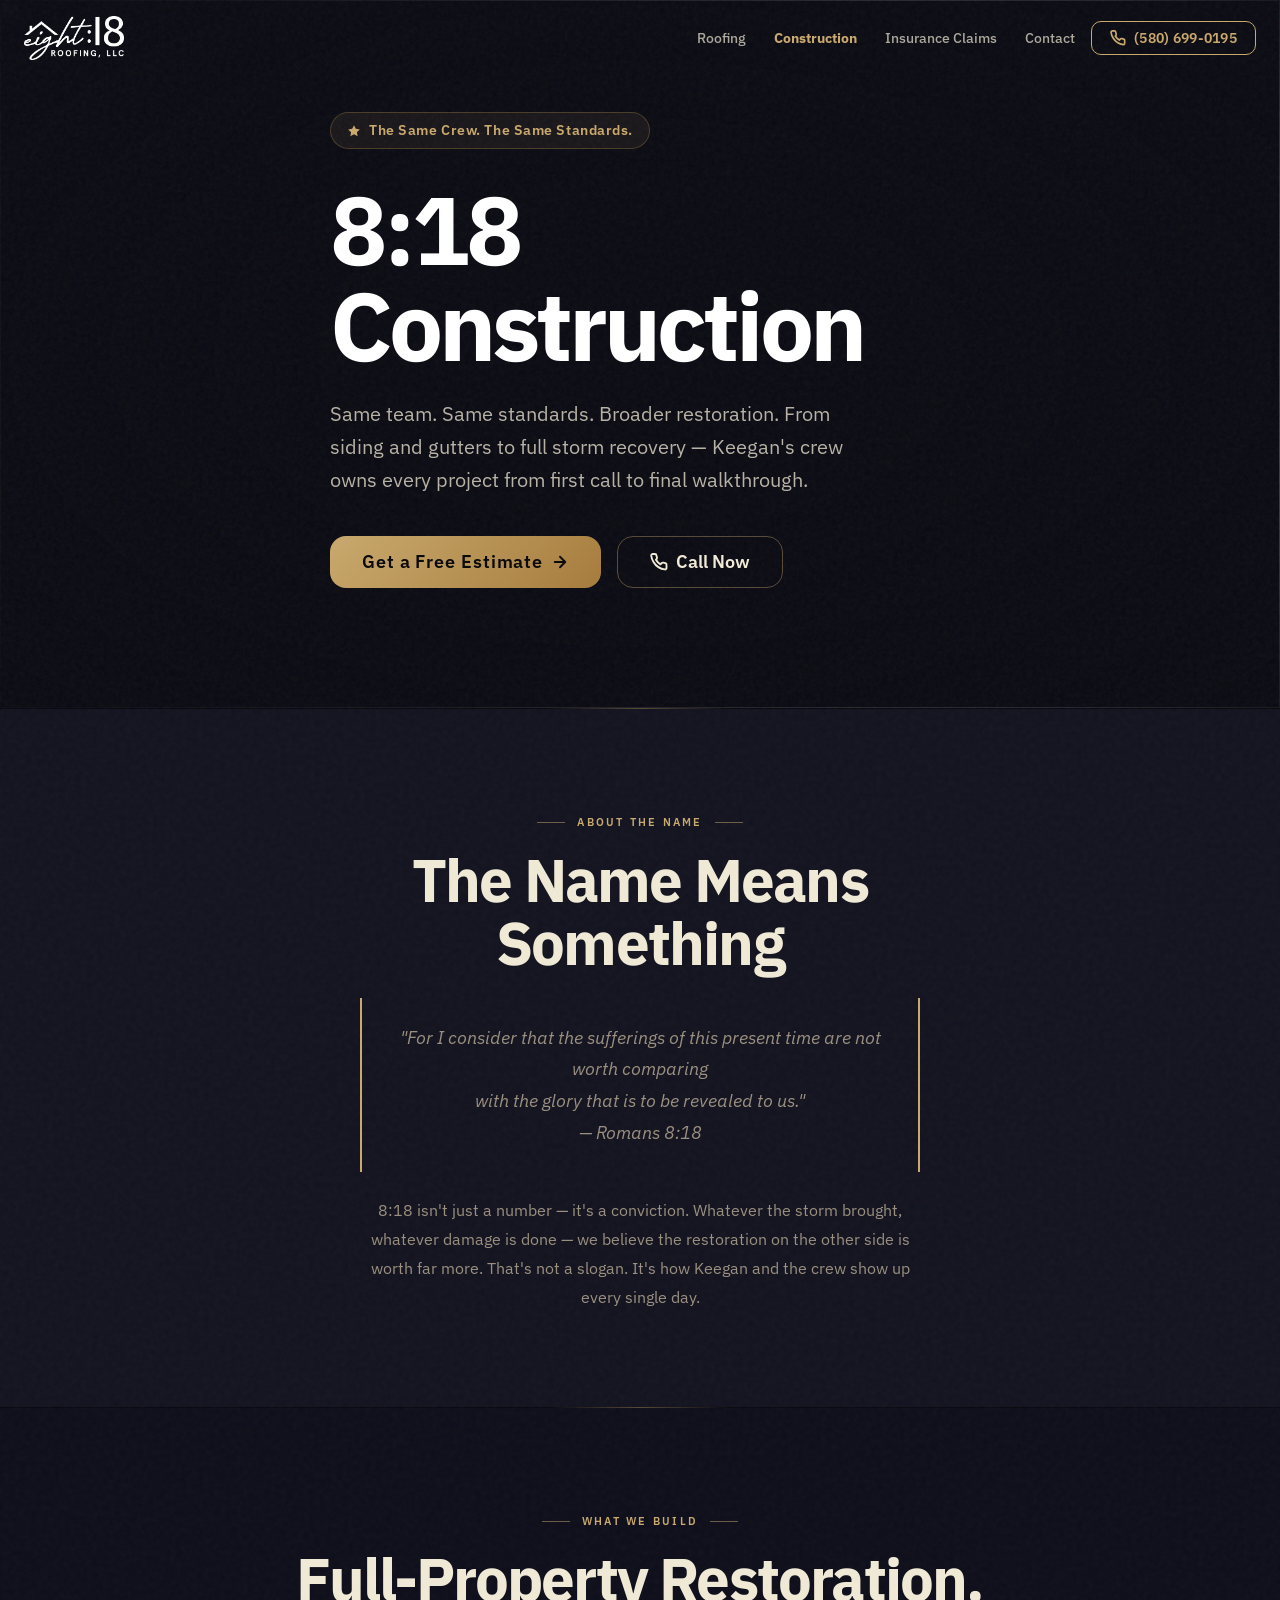
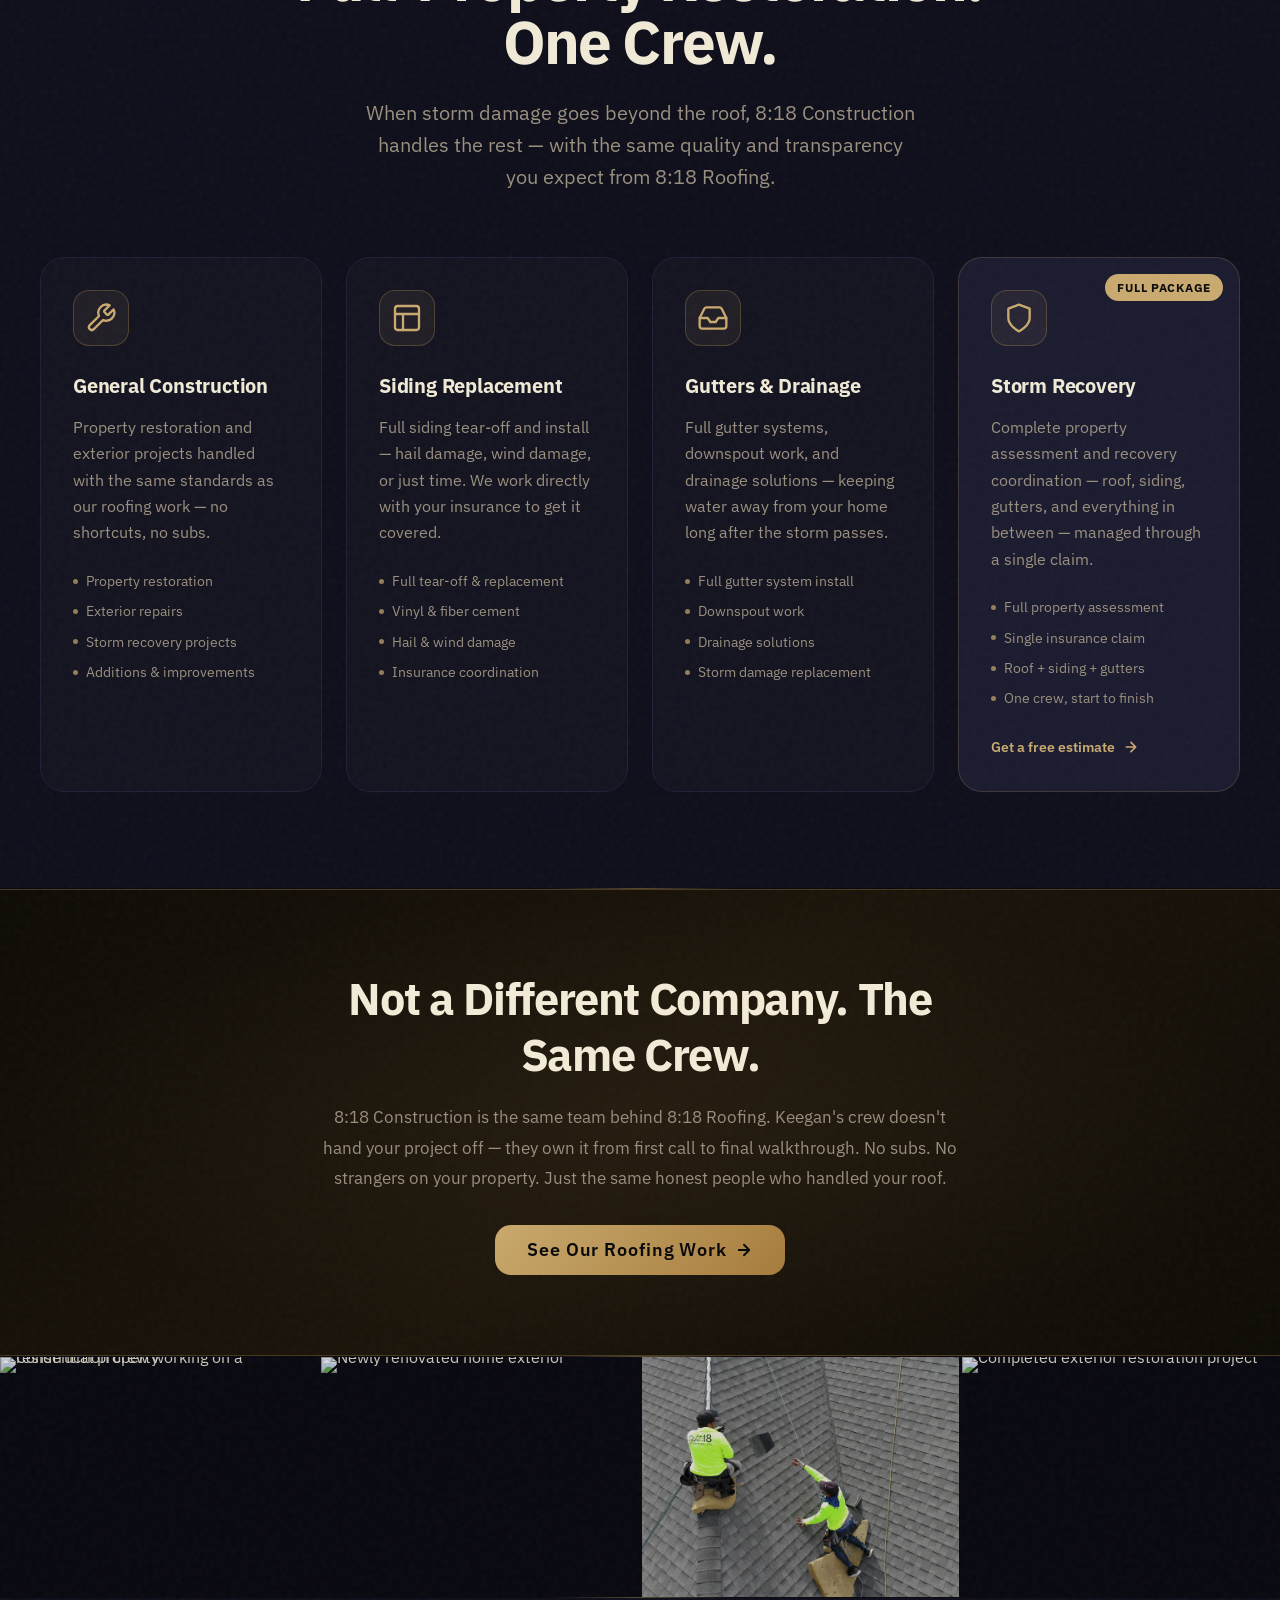
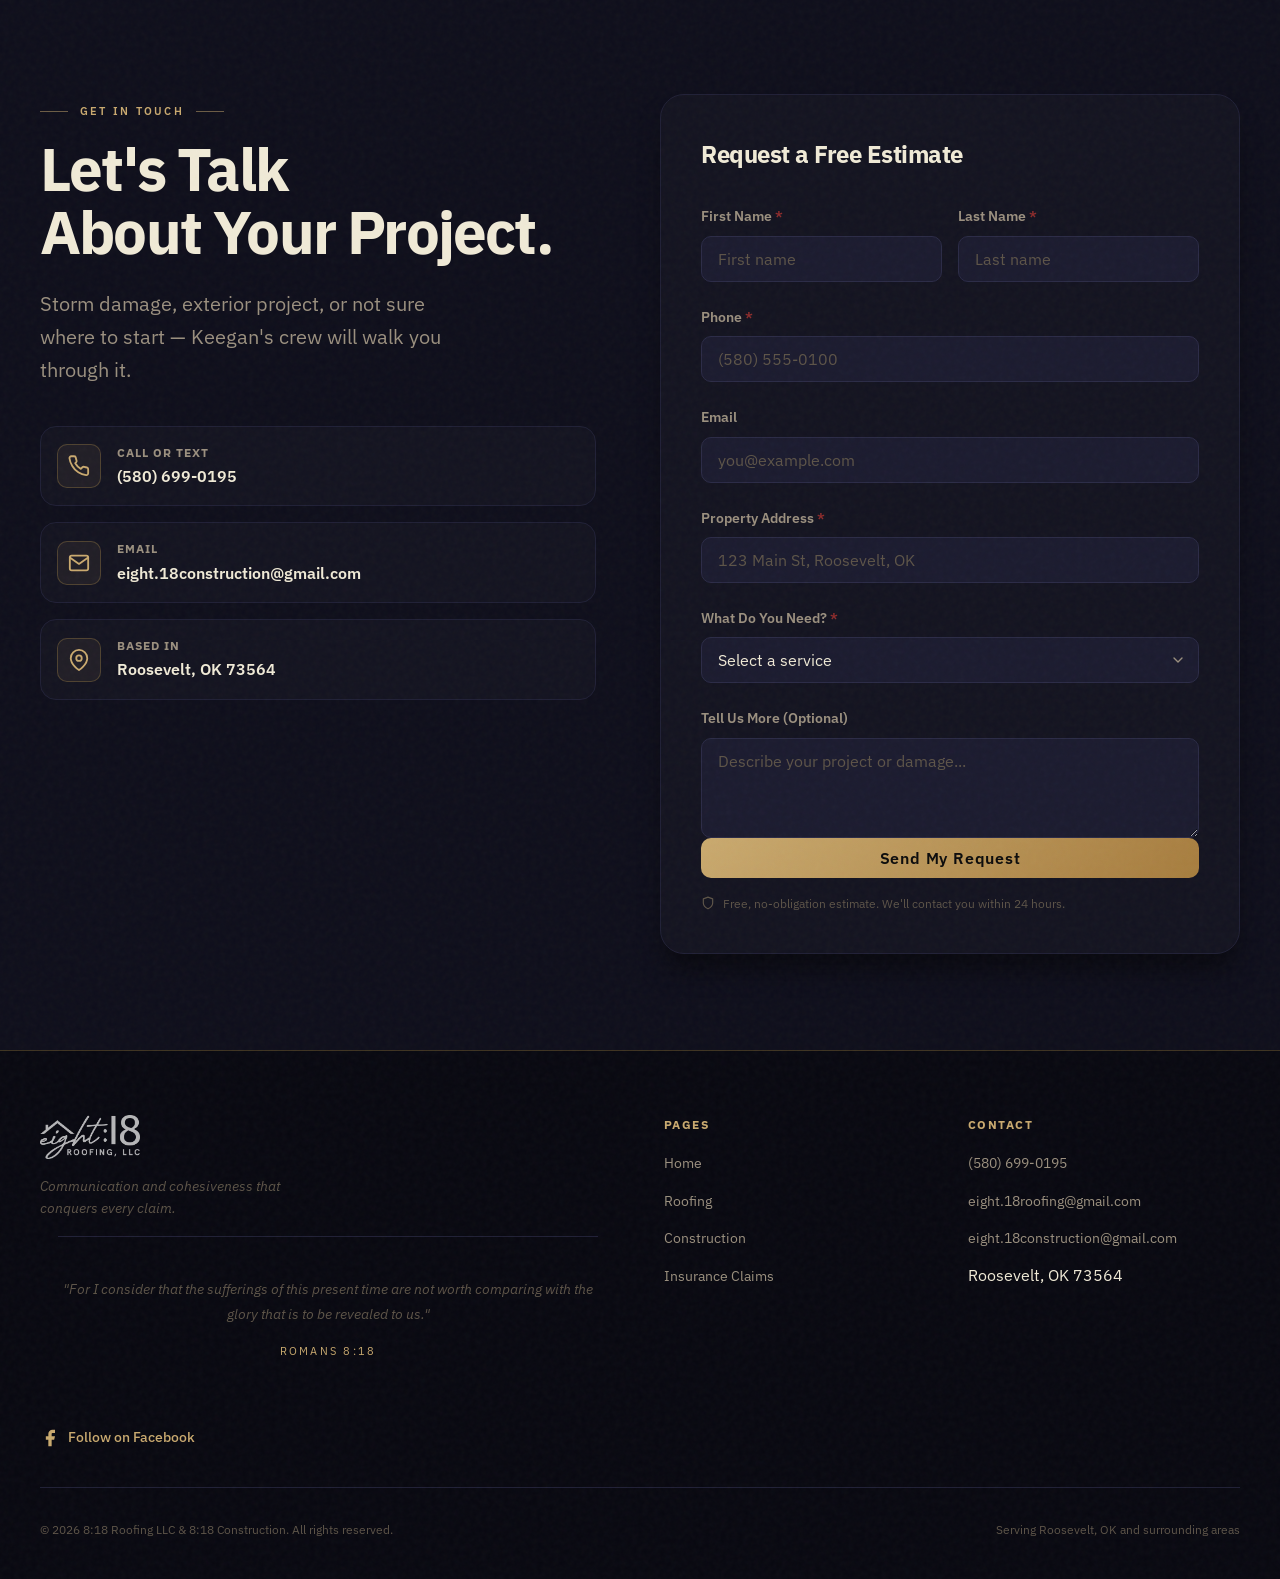
==== commit d662b87a: "Fix scripture: Romans 8:18, not Isaiah 1:18 Updated all verse references across all three pages — fo" ====
--- a/site/construction.html
+++ b/site/construction.html
@@ -103,13 +103,13 @@
           <span class="section-label">About the Name</span>
           <h2 class="section-heading" id="constructionVerseHeading">The Name Means Something</h2>
           <blockquote class="about-name__verse">
-            "Though your sins are like scarlet, they shall be as white as snow;<br/>
-            though they are red as crimson, they shall be like wool."<br/>
-            — Isaiah 1:18
+            "For I consider that the sufferings of this present time are not worth comparing<br/>
+            with the glory that is to be revealed to us."<br/>
+            — Romans 8:18
           </blockquote>
           <p class="about-name__body">
-            8:18 isn't just a number — it's a conviction. We restore what storms have broken.
-            Every project is a transformation, and we don't stop until it's right.
+            8:18 isn't just a number — it's a conviction. Whatever the storm brought, whatever
+            damage is done — we believe the restoration on the other side is worth far more.
             That's not a slogan. It's how Keegan and the crew show up every single day.
           </p>
         </div>
@@ -367,8 +367,8 @@
           </a>
           <p class="footer__tagline">Communication and cohesiveness that conquers every claim.</p>
           <div class="footer__verse">
-            <p>"Come now, let us reason together — though your sins are like scarlet, they shall be as white as snow."</p>
-            <span>Isaiah 1:18</span>
+            <p>"For I consider that the sufferings of this present time are not worth comparing with the glory that is to be revealed to us."</p>
+            <span>Romans 8:18</span>
           </div>
           <a href="https://www.facebook.com/profile.php?id=61580919282887" class="footer__social" target="_blank" rel="noopener noreferrer" aria-label="Visit 8:18 Roofing on Facebook">
             <svg width="20" height="20" viewBox="0 0 24 24" fill="currentColor" aria-hidden="true"><path d="M18 2h-3a5 5 0 0 0-5 5v3H7v4h3v8h4v-8h3l1-4h-4V7a1 1 0 0 1 1-1h3z"/></svg>
